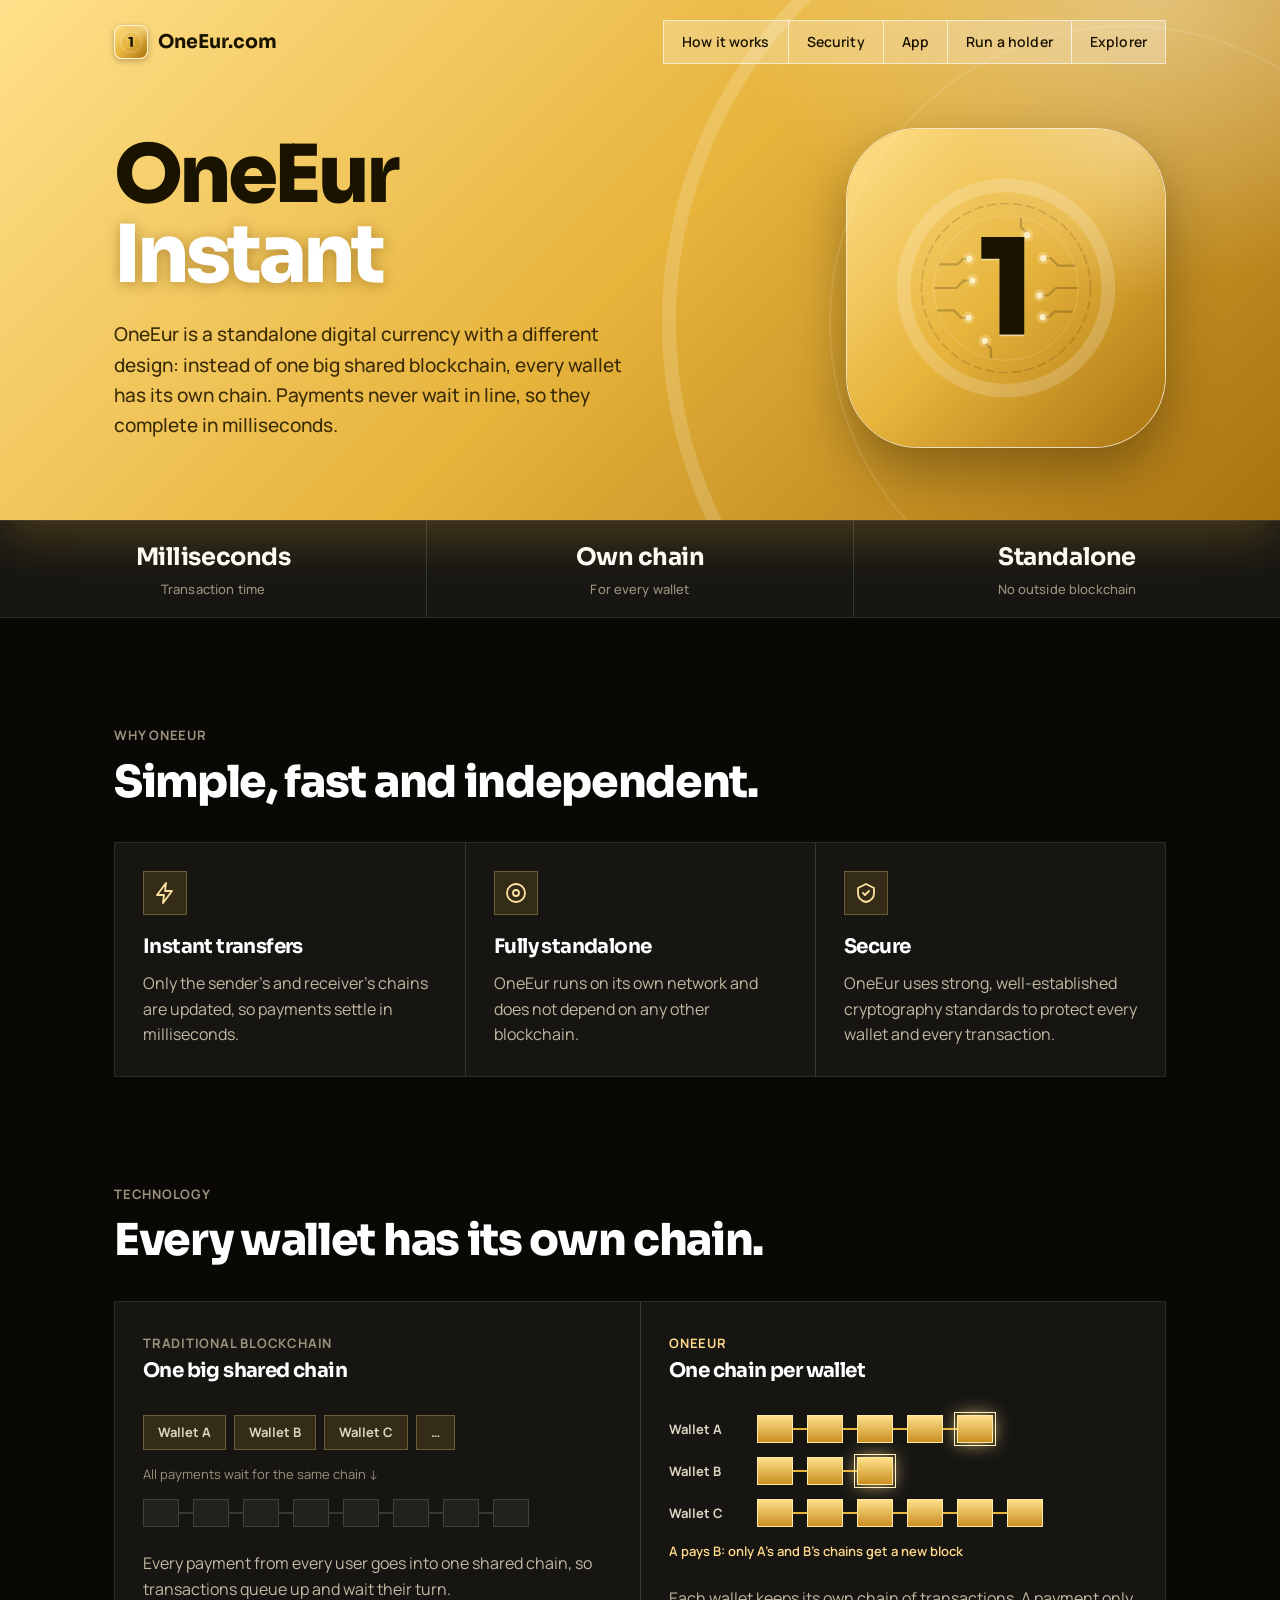
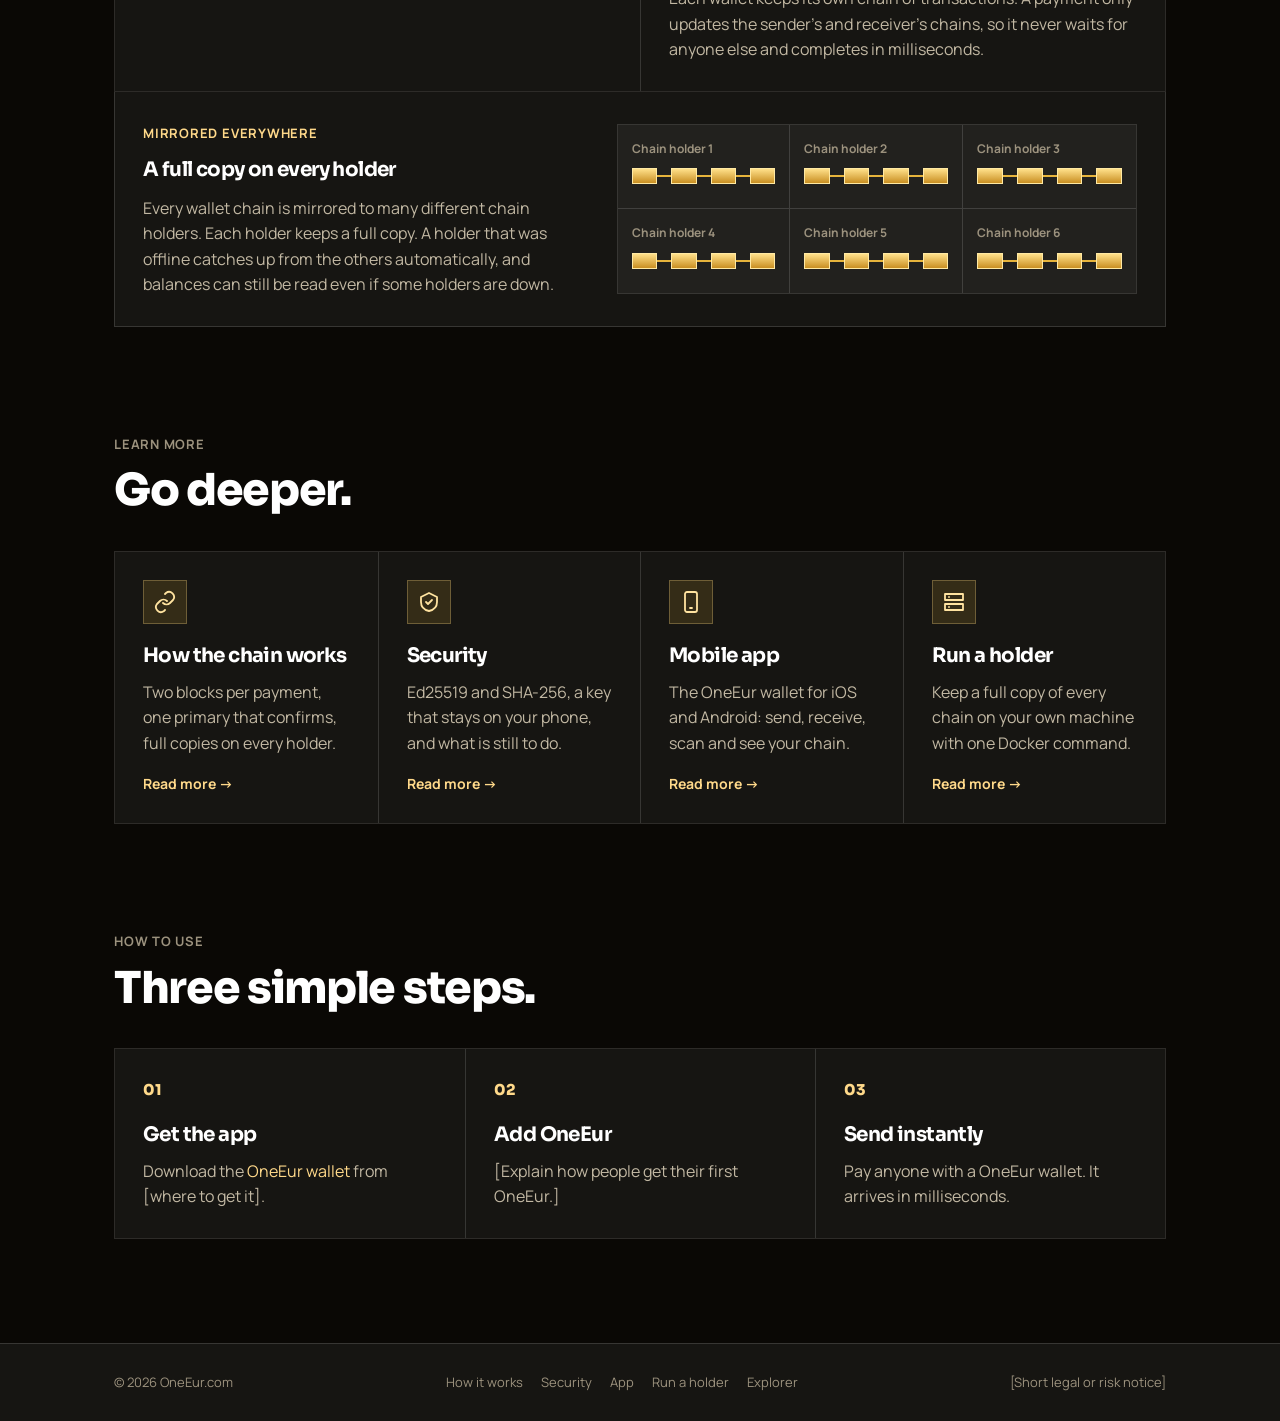
==== index.html @ bc4ca252 "Mobile" ====
<!doctype html>
<html lang="en">
<head>
<meta charset="utf-8">
<meta name="viewport" content="width=device-width, initial-scale=1">
<title>OneEur — Instant digital currency</title>
<meta name="description" content="OneEur is a standalone digital currency where every wallet has its own chain. Transactions complete in milliseconds.">
<meta property="og:title" content="OneEur">
<meta property="og:description" content="Every wallet has its own chain. Transactions in milliseconds.">
<meta property="og:url" content="https://oneeur.com/">
<meta name="theme-color" content="#0A0805">
<link rel="icon" href="data:image/svg+xml,%3Csvg viewBox='0 0 1024 1024' xmlns='http://www.w3.org/2000/svg'%3E%3Cdefs%3E%3CclipPath id='ic'%3E%3Crect width='1024' height='1024' rx='229'/%3E%3C/clipPath%3E%3ClinearGradient id='ig' x1='0' y1='0' x2='1' y2='1'%3E%3Cstop offset='0' stop-color='%23FFE08A'/%3E%3Cstop offset='.5' stop-color='%23E7B43C'/%3E%3Cstop offset='1' stop-color='%23A8720F'/%3E%3C/linearGradient%3E%3CradialGradient id='is' cx='90%25' cy='0%25' r='75%25'%3E%3Cstop offset='0' stop-color='%23fff' stop-opacity='.35'/%3E%3Cstop offset='.7' stop-color='%23fff' stop-opacity='0'/%3E%3C/radialGradient%3E%3C/defs%3E%3Cg clip-path='url%28%23ic%29'%3E%3Crect width='1024' height='1024' fill='url%28%23ig%29'/%3E%3Crect width='1024' height='1024' fill='url%28%23is%29'/%3E%3Ccircle cx='512' cy='512' r='330' fill='none' stroke='%23fff' stroke-opacity='.18' stroke-width='44'/%3E%3Ccircle cx='512' cy='512' r='272' fill='none' stroke='%231A1300' stroke-opacity='.16' stroke-width='5' stroke-dasharray='30 12'/%3E%3Ccircle cx='512' cy='512' r='232' fill='none' stroke='%23fff' stroke-opacity='.12' stroke-width='4'/%3E%3Cg fill='none' stroke='%231A1300' stroke-opacity='.22' stroke-width='7' stroke-linecap='round' stroke-linejoin='round'%3E%3Cpath d='M284 512H352l24-24h28'/%3E%3Cpath d='M292 584H344l24 24h24'/%3E%3Cpath d='M300 436H356l18-18h20'/%3E%3Cpath d='M740 512H672l-24 24h-28'/%3E%3Cpath d='M732 440H680l-24-24h-24'/%3E%3Cpath d='M724 588H668l-18 18h-20'/%3E%3Cpath d='M560 288v28l20 20v6'/%3E%3Cpath d='M464 736v-28l-20-20v-6'/%3E%3C/g%3E%3Cg fill='%23FFF4CF'%3E%3Ccircle cx='404' cy='488' r='20' fill-opacity='.25'/%3E%3Ccircle cx='404' cy='488' r='10' fill-opacity='.9'/%3E%3Ccircle cx='392' cy='608' r='20' fill-opacity='.25'/%3E%3Ccircle cx='392' cy='608' r='10' fill-opacity='.9'/%3E%3Ccircle cx='394' cy='418' r='20' fill-opacity='.25'/%3E%3Ccircle cx='394' cy='418' r='10' fill-opacity='.9'/%3E%3Ccircle cx='620' cy='536' r='20' fill-opacity='.25'/%3E%3Ccircle cx='620' cy='536' r='10' fill-opacity='.9'/%3E%3Ccircle cx='632' cy='416' r='20' fill-opacity='.25'/%3E%3Ccircle cx='632' cy='416' r='10' fill-opacity='.9'/%3E%3Ccircle cx='630' cy='606' r='20' fill-opacity='.25'/%3E%3Ccircle cx='630' cy='606' r='10' fill-opacity='.9'/%3E%3Ccircle cx='580' cy='342' r='20' fill-opacity='.25'/%3E%3Ccircle cx='580' cy='342' r='10' fill-opacity='.9'/%3E%3Ccircle cx='444' cy='682' r='20' fill-opacity='.25'/%3E%3Ccircle cx='444' cy='682' r='10' fill-opacity='.9'/%3E%3C/g%3E%3Cpath d='M490.93 662V403.14l18.92 14.62h-77.4V348.1h138.46V662z' fill='%23fff' fill-opacity='.45' transform='translate%280 5%29'/%3E%3Cpath d='M490.93 662V403.14l18.92 14.62h-77.4V348.1h138.46V662z' fill='%231A1300'/%3E%3C/g%3E%3C/svg%3E">
<link rel="preconnect" href="https://fonts.googleapis.com">
<link rel="preconnect" href="https://fonts.gstatic.com" crossorigin>
<link href="https://fonts.googleapis.com/css2?family=Sora:wght@600;700;800&family=Manrope:wght@400;500;700&display=swap" rel="stylesheet">
<link rel="stylesheet" href="style.css">
</head>
<body>

<header>
  <div class="wrap">
    <a class="brand" href="./"><span class="mark" aria-hidden="true"><svg viewBox="0 0 1024 1024" xmlns="http://www.w3.org/2000/svg"><defs><clipPath id="mc"><rect width="1024" height="1024" rx="229"/></clipPath><linearGradient id="mg" x1="0" y1="0" x2="1" y2="1"><stop offset="0" stop-color="#FFE08A"/><stop offset=".5" stop-color="#E7B43C"/><stop offset="1" stop-color="#A8720F"/></linearGradient><radialGradient id="ms" cx="90%" cy="0%" r="75%"><stop offset="0" stop-color="#fff" stop-opacity=".35"/><stop offset=".7" stop-color="#fff" stop-opacity="0"/></radialGradient></defs><g clip-path="url(#mc)"><rect width="1024" height="1024" fill="url(#mg)"/><rect width="1024" height="1024" fill="url(#ms)"/><circle cx="512" cy="512" r="330" fill="none" stroke="#fff" stroke-opacity=".18" stroke-width="44"/><circle cx="512" cy="512" r="272" fill="none" stroke="#1A1300" stroke-opacity=".16" stroke-width="5" stroke-dasharray="30 12"/><circle cx="512" cy="512" r="232" fill="none" stroke="#fff" stroke-opacity=".12" stroke-width="4"/><g fill="none" stroke="#1A1300" stroke-opacity=".22" stroke-width="7" stroke-linecap="round" stroke-linejoin="round"><path d="M284 512H352l24-24h28"/><path d="M292 584H344l24 24h24"/><path d="M300 436H356l18-18h20"/><path d="M740 512H672l-24 24h-28"/><path d="M732 440H680l-24-24h-24"/><path d="M724 588H668l-18 18h-20"/><path d="M560 288v28l20 20v6"/><path d="M464 736v-28l-20-20v-6"/></g><g fill="#FFF4CF"><circle cx="404" cy="488" r="20" fill-opacity=".25"/><circle cx="404" cy="488" r="10" fill-opacity=".9"/><circle cx="392" cy="608" r="20" fill-opacity=".25"/><circle cx="392" cy="608" r="10" fill-opacity=".9"/><circle cx="394" cy="418" r="20" fill-opacity=".25"/><circle cx="394" cy="418" r="10" fill-opacity=".9"/><circle cx="620" cy="536" r="20" fill-opacity=".25"/><circle cx="620" cy="536" r="10" fill-opacity=".9"/><circle cx="632" cy="416" r="20" fill-opacity=".25"/><circle cx="632" cy="416" r="10" fill-opacity=".9"/><circle cx="630" cy="606" r="20" fill-opacity=".25"/><circle cx="630" cy="606" r="10" fill-opacity=".9"/><circle cx="580" cy="342" r="20" fill-opacity=".25"/><circle cx="580" cy="342" r="10" fill-opacity=".9"/><circle cx="444" cy="682" r="20" fill-opacity=".25"/><circle cx="444" cy="682" r="10" fill-opacity=".9"/></g><path d="M490.93 662V403.14l18.92 14.62h-77.4V348.1h138.46V662z" fill="#fff" fill-opacity=".45" transform="translate(0 5)"/><path d="M490.93 662V403.14l18.92 14.62h-77.4V348.1h138.46V662z" fill="#1A1300"/></g></svg></span>OneEur.com</a>
    <nav aria-label="Main">
      <a href="chain.html">How it works</a>
      <a href="security.html">Security</a>
      <a href="app.html">App</a>
      <a href="holder.html">Run a holder</a>
      <a href="https://gateway.oneeur.com/explorer">Explorer</a>
    </nav>
  </div>
</header>

<main>
<div class="goldtop">
  <section class="hero">
    <div class="wrap">
      <div>
        <h1>OneEur<br><span>Instant</span></h1>
        <p>OneEur is a standalone digital currency with a different design: instead of one big shared blockchain, every wallet has its own chain. Payments never wait in line, so they complete in milliseconds.</p>
      </div>
      <div class="coin" aria-hidden="true"><svg viewBox="0 0 1024 1024" xmlns="http://www.w3.org/2000/svg"><defs><clipPath id="hc"><rect width="1024" height="1024" rx="229"/></clipPath><linearGradient id="hg" x1="0" y1="0" x2="1" y2="1"><stop offset="0" stop-color="#FFE08A"/><stop offset=".5" stop-color="#E7B43C"/><stop offset="1" stop-color="#A8720F"/></linearGradient><radialGradient id="hs" cx="90%" cy="0%" r="75%"><stop offset="0" stop-color="#fff" stop-opacity=".35"/><stop offset=".7" stop-color="#fff" stop-opacity="0"/></radialGradient></defs><g clip-path="url(#hc)"><rect width="1024" height="1024" fill="url(#hg)"/><rect width="1024" height="1024" fill="url(#hs)"/><circle cx="512" cy="512" r="330" fill="none" stroke="#fff" stroke-opacity=".18" stroke-width="44"/><circle class="spin" cx="512" cy="512" r="272" fill="none" stroke="#1A1300" stroke-opacity=".16" stroke-width="5" stroke-dasharray="30 12"/><circle cx="512" cy="512" r="232" fill="none" stroke="#fff" stroke-opacity=".12" stroke-width="4"/><g fill="none" stroke="#1A1300" stroke-opacity=".22" stroke-width="7" stroke-linecap="round" stroke-linejoin="round"><path d="M284 512H352l24-24h28"/><path d="M292 584H344l24 24h24"/><path d="M300 436H356l18-18h20"/><path d="M740 512H672l-24 24h-28"/><path d="M732 440H680l-24-24h-24"/><path d="M724 588H668l-18 18h-20"/><path d="M560 288v28l20 20v6"/><path d="M464 736v-28l-20-20v-6"/></g><g fill="#FFF4CF" class="pulse"><circle cx="404" cy="488" r="20" fill-opacity=".25"/><circle cx="404" cy="488" r="10" fill-opacity=".9"/><circle cx="392" cy="608" r="20" fill-opacity=".25"/><circle cx="392" cy="608" r="10" fill-opacity=".9"/><circle cx="394" cy="418" r="20" fill-opacity=".25"/><circle cx="394" cy="418" r="10" fill-opacity=".9"/><circle cx="620" cy="536" r="20" fill-opacity=".25"/><circle cx="620" cy="536" r="10" fill-opacity=".9"/><circle cx="632" cy="416" r="20" fill-opacity=".25"/><circle cx="632" cy="416" r="10" fill-opacity=".9"/><circle cx="630" cy="606" r="20" fill-opacity=".25"/><circle cx="630" cy="606" r="10" fill-opacity=".9"/><circle cx="580" cy="342" r="20" fill-opacity=".25"/><circle cx="580" cy="342" r="10" fill-opacity=".9"/><circle cx="444" cy="682" r="20" fill-opacity=".25"/><circle cx="444" cy="682" r="10" fill-opacity=".9"/></g><path d="M490.93 662V403.14l18.92 14.62h-77.4V348.1h138.46V662z" fill="#fff" fill-opacity=".45" transform="translate(0 5)"/><path d="M490.93 662V403.14l18.92 14.62h-77.4V348.1h138.46V662z" fill="#1A1300"/></g></svg></div>
    </div>
  </section>
</div>

  <div class="strip facts" role="list" aria-label="Key facts">
    <div role="listitem"><strong>Milliseconds</strong><span>Transaction time</span></div>
    <div role="listitem"><strong>Own chain</strong><span>For every wallet</span></div>
    <div role="listitem"><strong>Standalone</strong><span>No outside blockchain</span></div>
  </div>

  <section class="block" id="about">
    <div class="wrap">
      <span class="eyebrow">Why OneEur</span>
      <h2>Simple, fast and independent.</h2>
      <div class="grid">
        <article class="card">
          <div class="icon"><svg width="24" height="24" viewBox="0 0 24 24" fill="none" stroke="currentColor" stroke-width="1.8" stroke-linecap="round" stroke-linejoin="round" aria-hidden="true"><path d="M13 2L4 14h7l-1 8 9-12h-7z"/></svg></div>
          <h3>Instant transfers</h3>
          <p>Only the sender&rsquo;s and receiver&rsquo;s chains are updated, so payments settle in milliseconds.</p>
        </article>
        <article class="card">
          <div class="icon"><svg width="24" height="24" viewBox="0 0 24 24" fill="none" stroke="currentColor" stroke-width="1.8" stroke-linecap="round" stroke-linejoin="round" aria-hidden="true"><circle cx="12" cy="12" r="9"/><circle cx="12" cy="12" r="3"/></svg></div>
          <h3>Fully standalone</h3>
          <p>OneEur runs on its own network and does not depend on any other blockchain.</p>
        </article>
        <article class="card">
          <div class="icon"><svg width="24" height="24" viewBox="0 0 24 24" fill="none" stroke="currentColor" stroke-width="1.8" stroke-linecap="round" stroke-linejoin="round" aria-hidden="true"><path d="M12 3l8 4v5c0 5-3.5 8-8 9-4.5-1-8-4-8-9V7z"/><path d="M9 12l2 2 4-4"/></svg></div>
          <h3>Secure</h3>
          <p>OneEur uses strong, well-established cryptography standards to protect every wallet and every transaction.</p>
        </article>
      </div>
    </div>
  </section>

  <section class="block" id="design">
    <div class="wrap">
      <span class="eyebrow">Technology</span>
      <h2>Every wallet has its own chain.</h2>
      <div class="compare">
        <article class="card">
          <span class="tag">Traditional blockchain</span>
          <h3>One big shared chain</h3>
          <div class="diagram" aria-hidden="true">
            <div class="pills"><span>Wallet A</span><span>Wallet B</span><span>Wallet C</span><span>…</span></div>
            <span class="queue">All payments wait for the same chain&nbsp;↓</span>
            <div class="chain "><span class="blk"></span><span class="lnk"></span><span class="blk"></span><span class="lnk"></span><span class="blk"></span><span class="lnk"></span><span class="blk"></span><span class="lnk"></span><span class="blk"></span><span class="lnk"></span><span class="blk"></span><span class="lnk"></span><span class="blk"></span><span class="lnk"></span><span class="blk"></span></div>
          </div>
          <p>Every payment from every user goes into one shared chain, so transactions queue up and wait their turn.</p>
        </article>
        <article class="card">
          <span class="tag gold-tag">OneEur</span>
          <h3>One chain per wallet</h3>
          <div class="diagram" aria-hidden="true">
            <div class="lane"><span class="who">Wallet A</span><div class="chain gold"><span class="blk"></span><span class="lnk"></span><span class="blk"></span><span class="lnk"></span><span class="blk"></span><span class="lnk"></span><span class="blk"></span><span class="lnk"></span><span class="blk new"></span></div></div>
            <div class="lane"><span class="who">Wallet B</span><div class="chain gold"><span class="blk"></span><span class="lnk"></span><span class="blk"></span><span class="lnk"></span><span class="blk new"></span></div></div>
            <div class="lane"><span class="who">Wallet C</span><div class="chain gold"><span class="blk"></span><span class="lnk"></span><span class="blk"></span><span class="lnk"></span><span class="blk"></span><span class="lnk"></span><span class="blk"></span><span class="lnk"></span><span class="blk"></span><span class="lnk"></span><span class="blk"></span></div></div>
            <span class="note">A pays B: only A&rsquo;s and B&rsquo;s chains get a new block</span>
          </div>
          <p>Each wallet keeps its own chain of transactions. A payment only updates the sender&rsquo;s and receiver&rsquo;s chains, so it never waits for anyone else and completes in milliseconds.</p>
        </article>
      </div>
      <div class="card mirror">
        <div>
          <span class="tag gold-tag">Mirrored everywhere</span>
          <h3>A full copy on every holder</h3>
          <p>Every wallet chain is mirrored to many different chain holders. Each holder keeps a full copy. A holder that was offline catches up from the others automatically, and balances can still be read even if some holders are down.</p>
        </div>
        <div class="holders" aria-hidden="true"><div class="holder"><span>Chain holder 1</span><div class="chain gold"><span class="blk"></span><span class="lnk"></span><span class="blk"></span><span class="lnk"></span><span class="blk"></span><span class="lnk"></span><span class="blk"></span></div></div><div class="holder"><span>Chain holder 2</span><div class="chain gold"><span class="blk"></span><span class="lnk"></span><span class="blk"></span><span class="lnk"></span><span class="blk"></span><span class="lnk"></span><span class="blk"></span></div></div><div class="holder"><span>Chain holder 3</span><div class="chain gold"><span class="blk"></span><span class="lnk"></span><span class="blk"></span><span class="lnk"></span><span class="blk"></span><span class="lnk"></span><span class="blk"></span></div></div><div class="holder"><span>Chain holder 4</span><div class="chain gold"><span class="blk"></span><span class="lnk"></span><span class="blk"></span><span class="lnk"></span><span class="blk"></span><span class="lnk"></span><span class="blk"></span></div></div><div class="holder"><span>Chain holder 5</span><div class="chain gold"><span class="blk"></span><span class="lnk"></span><span class="blk"></span><span class="lnk"></span><span class="blk"></span><span class="lnk"></span><span class="blk"></span></div></div><div class="holder"><span>Chain holder 6</span><div class="chain gold"><span class="blk"></span><span class="lnk"></span><span class="blk"></span><span class="lnk"></span><span class="blk"></span><span class="lnk"></span><span class="blk"></span></div></div></div>
      </div>
    </div>
  </section>

  <section class="block">
    <div class="wrap">
      <span class="eyebrow">Learn more</span>
      <h2>Go deeper.</h2>
      <div class="pages">
        <a href="chain.html"><div class="icon"><svg width="24" height="24" viewBox="0 0 24 24" fill="none" stroke="currentColor" stroke-width="1.8" stroke-linecap="round" stroke-linejoin="round" aria-hidden="true"><path d="M10 13a5 5 0 007 0l3-3a5 5 0 00-7-7l-1 1"/><path d="M14 11a5 5 0 00-7 0l-3 3a5 5 0 007 7l1-1"/></svg></div><h3>How the chain works</h3><p>Two blocks per payment, one primary that confirms, full copies on every holder.</p><span class="go">Read more <span aria-hidden="true">&rarr;</span></span></a>
        <a href="security.html"><div class="icon"><svg width="24" height="24" viewBox="0 0 24 24" fill="none" stroke="currentColor" stroke-width="1.8" stroke-linecap="round" stroke-linejoin="round" aria-hidden="true"><path d="M12 3l8 4v5c0 5-3.5 8-8 9-4.5-1-8-4-8-9V7z"/><path d="M9 12l2 2 4-4"/></svg></div><h3>Security</h3><p>Ed25519 and SHA-256, a key that stays on your phone, and what is still to do.</p><span class="go">Read more <span aria-hidden="true">&rarr;</span></span></a>
        <a href="app.html"><div class="icon"><svg width="24" height="24" viewBox="0 0 24 24" fill="none" stroke="currentColor" stroke-width="1.8" stroke-linecap="round" stroke-linejoin="round" aria-hidden="true"><rect x="6" y="2" width="12" height="20" rx="2"/><path d="M11 18h2"/></svg></div><h3>Mobile app</h3><p>The OneEur wallet for iOS and Android: send, receive, scan and see your chain.</p><span class="go">Read more <span aria-hidden="true">&rarr;</span></span></a>
        <a href="holder.html"><div class="icon"><svg width="24" height="24" viewBox="0 0 24 24" fill="none" stroke="currentColor" stroke-width="1.8" stroke-linecap="round" stroke-linejoin="round" aria-hidden="true"><rect x="3" y="4" width="18" height="6"/><rect x="3" y="14" width="18" height="6"/><path d="M7 7h.01M7 17h.01"/></svg></div><h3>Run a holder</h3><p>Keep a full copy of every chain on your own machine with one Docker command.</p><span class="go">Read more <span aria-hidden="true">&rarr;</span></span></a>
      </div>
    </div>
  </section>

  <section class="block" id="how">
    <div class="wrap">
      <span class="eyebrow">How to use</span>
      <h2>Three simple steps.</h2>
      <div class="grid">
        <article class="card"><span class="num">01</span><h3>Get the app</h3><p>Download the <a href="app.html">OneEur wallet</a> from [where to get it].</p></article>
        <article class="card"><span class="num">02</span><h3>Add OneEur</h3><p>[Explain how people get their first OneEur.]</p></article>
        <article class="card"><span class="num">03</span><h3>Send instantly</h3><p>Pay anyone with a OneEur wallet. It arrives in milliseconds.</p></article>
      </div>
    </div>
  </section>
</main>

<footer>
  <div class="wrap">
    <span>© 2026 OneEur.com</span>
    <nav aria-label="Footer">
      <a href="chain.html">How it works</a>
      <a href="security.html">Security</a>
      <a href="app.html">App</a>
      <a href="holder.html">Run a holder</a>
      <a href="https://gateway.oneeur.com/explorer">Explorer</a>
    </nav>
    <span>[Short legal or risk notice]</span>
  </div>
</footer>

</body>
</html>
---- style.css ----
/* Tokens from the OneEur app (crossmobile/src/theme/tokens.ts). */
:root{
  --bg:#0A0805; --text:#FFFFFF; --body-text:#F4EFE4; --muted:#C2B8A3; --strong:#DDD4C1; --soft:#9C927E;
  --accent:#FFD98A; --icon-accent:#FFE3A0;
  --glass:rgba(255,255,255,.05); --glass-down:rgba(231,180,60,.14); --hair:rgba(255,255,255,.14); --divider:rgba(255,255,255,.07);
  --gold:#E7B43C; --gold-light:#FFE08A; --gold-dark:#A8720F; --gold-block:#C98F22; --gold-block-border:#FFE9A3;
  --on-gold:#1A1300; --on-gold-label:#4A3608; --on-gold-secondary:#3A2A05;
  --gold-glass:rgba(255,255,255,.24); --gold-glass-down:rgba(255,255,255,.4); --gold-hair:rgba(255,255,255,.7);
  --tile-bg:rgba(231,180,60,.14); --tile-border:rgba(245,210,130,.3);
  --display:"Sora",system-ui,sans-serif; --body:"Manrope",system-ui,sans-serif;
}
*{box-sizing:border-box}
html{scroll-behavior:smooth}
body{margin:0;font-family:var(--body);color:var(--body-text);line-height:1.6;background:var(--bg)}
a{color:var(--accent);text-decoration:none}
a:hover{color:#fff}
a:focus-visible{outline:2px solid var(--accent);outline-offset:3px}
h1,h2,h3{font-family:var(--display);color:var(--text);margin:0;letter-spacing:-.03em}
p{margin:0}
.wrap{max-width:1100px;margin:0 auto;padding:0 24px}
.eyebrow{font-size:13px;font-weight:700;letter-spacing:.06em;text-transform:uppercase;color:var(--soft)}
/* Flat panel like the app's FlatField: faint glass, hairline edges, no rounded corners. */
.card{padding:28px;background:var(--glass);border:1px solid var(--hair)}

/* Gold top: the gold of the balance, from the top edge, with a shine and a coin-rim watermark. */
.goldtop{position:relative;overflow:hidden;color:var(--on-gold);
  background:radial-gradient(600px 400px at 90% 0%,rgba(255,255,255,.35),transparent 70%),linear-gradient(135deg,var(--gold-light),var(--gold) 50%,var(--gold-dark));
  box-shadow:0 18px 50px rgba(231,180,60,.25)}
.goldtop::before,.goldtop::after{content:"";position:absolute;border-radius:50%;pointer-events:none;left:88%;top:62%;transform:translate(-50%,-50%)}
.goldtop::before{width:min(110vh,900px);aspect-ratio:1;border:14px solid rgba(255,255,255,.16)}
.goldtop::after{width:min(72vh,590px);aspect-ratio:1;border:2px solid rgba(255,255,255,.1)}
.goldtop > *{position:relative}
.goldtop a:focus-visible,header a:focus-visible{outline-color:var(--on-gold)}

.mark{width:34px;height:34px;flex:none;display:block;border-radius:22.4%;overflow:hidden;border:1px solid rgba(255,255,255,.7);box-shadow:0 2px 6px rgba(26,19,0,.28)}
.mark svg{display:block;width:100%;height:100%}
.brand{display:flex;align-items:center;gap:10px;color:var(--on-gold);font-family:var(--display);font-weight:700;font-size:19px}
.brand:hover{color:var(--on-gold)}

header{position:absolute;top:0;left:0;right:0;z-index:2;padding:20px 0}
header .wrap{display:flex;justify-content:space-between;align-items:center;gap:24px}
header nav{display:flex;font-size:14px;font-weight:600;letter-spacing:.01em;border:1px solid var(--gold-hair);overflow:hidden}
header nav a{color:var(--on-gold);padding:10px 18px;background:var(--gold-glass)}
header nav a + a{border-left:1px solid var(--gold-hair)}
header nav a:hover{color:var(--on-gold);background:var(--gold-glass-down)}

/* Hero */
.hero{padding:128px 0 72px}
.hero .wrap{display:grid;grid-template-columns:1.2fr .8fr;gap:48px;align-items:center}
.hero h1{font-size:clamp(46px,7vw,80px);line-height:1;font-weight:800;letter-spacing:-.045em;color:var(--on-gold)}
.hero h1 span{color:#fff;text-shadow:0 2px 14px rgba(110,71,8,.45)}
.hero p{margin-top:24px;max-width:520px;font-size:19px;font-weight:500;color:var(--on-gold-secondary)}

.coin{width:100%;max-width:320px;aspect-ratio:1;margin-left:auto;border-radius:22.4%;overflow:hidden;border:1px solid rgba(255,255,255,.7);box-shadow:0 24px 50px rgba(26,19,0,.35)}
.coin svg{display:block;width:100%;height:100%}
.coin .spin{transform-origin:512px 512px;animation:spin 24s linear infinite}
.coin .pulse{animation:pulse 2.4s ease-in-out infinite}
@keyframes spin{to{transform:rotate(360deg)}}
@keyframes pulse{0%,100%{opacity:.35}50%{opacity:1}}
@media (prefers-reduced-motion:reduce){.coin .spin,.coin .pulse{animation:none}}

/* Button strip: flat, square-edged, edge to edge, hairlines between (Home's actions). */
.strip{display:flex;border-top:1px solid var(--hair)}
.strip > *{flex:1;display:flex;align-items:center;justify-content:center;gap:8px;min-height:56px;padding:0 12px;text-align:center;
  font-size:14px;font-weight:600;letter-spacing:.01em;color:var(--text);background:var(--glass)}
.strip > * + *{border-left:1px solid var(--hair)}
.strip a:hover{color:var(--text);background:var(--glass-down)}
.strip svg{flex:none}

/* Facts: a flat row on the dark page. */
.facts{border-bottom:1px solid var(--hair);margin-top:0}
.facts > div{flex-direction:column;gap:2px;min-height:96px;cursor:default}
.facts strong{display:block;font-family:var(--display);font-weight:700;font-size:24px;color:var(--text);letter-spacing:-.02em}
.facts span{font-size:13px;font-weight:500;color:var(--soft)}

/* Sections */
section.block{padding-top:104px}
section.block h2{font-size:clamp(30px,4.5vw,44px);line-height:1.1;font-weight:800;margin:10px 0 36px}
.grid{display:grid;grid-template-columns:repeat(3,minmax(0,1fr));border:1px solid var(--hair)}
.grid > .card,.compare > .card{border:0}
.grid > .card + .card,.compare > .card + .card{border-left:1px solid var(--hair)}
.card h3{font-size:20px;font-weight:700;margin:16px 0 8px}
.card p{color:var(--muted)}
.icon{width:44px;height:44px;display:grid;place-items:center;color:var(--icon-accent);background:var(--tile-bg);border:1px solid var(--tile-border)}
.num{font-family:var(--display);font-weight:800;font-size:15px;color:var(--accent)}

/* Contact */
.contact{margin-top:104px;padding:48px;color:var(--on-gold);
  background:linear-gradient(135deg,var(--gold-light),var(--gold) 50%,var(--gold-dark))}
.contact h2{color:var(--on-gold);font-size:clamp(28px,4vw,40px)}
.contact p{margin-top:8px;font-size:18px;color:var(--on-gold-secondary)}
.links{margin-top:28px;display:flex;flex-wrap:wrap;border:1px solid var(--gold-hair);overflow:hidden;width:fit-content}
.links a{padding:12px 20px;background:var(--gold-glass);color:var(--on-gold);font-weight:600}
.links a + a{border-left:1px solid var(--gold-hair)}
.links a:hover{background:var(--gold-glass-down);color:var(--on-gold)}

footer{margin-top:104px;padding:28px 0;border-top:1px solid var(--hair);background:var(--glass);font-size:13px;color:var(--soft)}
footer .wrap{display:flex;flex-wrap:wrap;justify-content:space-between;gap:16px}

.compare{display:grid;grid-template-columns:repeat(2,minmax(0,1fr));border:1px solid var(--hair)}
.compare h3{font-size:20px;margin:0 0 6px}
.compare .tag,.tag{font-size:13px;font-weight:700;letter-spacing:.06em;text-transform:uppercase;color:var(--soft)}
.gold-tag{color:var(--accent)!important}
.compare p{color:var(--muted);margin-top:24px}
.diagram{margin-top:28px;display:grid;gap:14px}
.lane{display:flex;align-items:center;gap:14px}
.who{flex:none;width:74px;font-size:13px;font-weight:700;color:var(--strong)}
.chain{flex:1;display:flex;align-items:center;min-width:0}
.blk{flex:1 1 0;min-width:12px;max-width:36px;height:28px;background:var(--glass);border:1px solid var(--hair)}
.lnk{flex:0 1 14px;min-width:5px;height:2px;background:var(--hair)}
.gold .blk{background:linear-gradient(180deg,var(--gold-light),var(--gold-block));border-color:var(--gold-block-border)}
.gold .lnk{background:var(--gold)}
.blk.new{outline:1px solid #FFF1BF;outline-offset:2px;box-shadow:0 0 18px rgba(255,217,138,.8)}
.pills{display:flex;flex-wrap:wrap;gap:8px}
.pills span{padding:6px 14px;background:var(--tile-bg);border:1px solid var(--tile-border);font-size:13px;font-weight:700;color:var(--strong)}
.queue{font-size:13px;color:var(--soft)}
.note{font-size:13px;font-weight:600;color:var(--accent)}

.mirror{border-top:0;display:grid;grid-template-columns:1fr 1.2fr;gap:40px;align-items:center}
.mirror h3{font-size:20px;margin:8px 0 10px}
.mirror p{color:var(--muted)}
.holders{display:grid;grid-template-columns:repeat(3,minmax(0,1fr));border:1px solid var(--hair);overflow:hidden}
.holder{padding:14px;background:var(--glass);border-right:1px solid var(--hair);border-bottom:1px solid var(--hair)}
.holder:nth-child(3n){border-right:0}
.holder:nth-last-child(-n+3){border-bottom:0}
.holder span{display:block;font-size:12px;font-weight:700;color:var(--soft);margin-bottom:10px}
.holder .chain{flex:none}
.holder .blk{height:16px}

/* Specs */
.flow{list-style:none;margin:0;padding:0;display:grid;grid-template-columns:repeat(3,minmax(0,1fr));border:1px solid var(--hair)}
.flow > .card{border:0}
.flow > .card + .card{border-left:1px solid var(--hair)}
code{font-family:ui-monospace,SFMono-Regular,Menlo,monospace;font-size:.9em;color:var(--icon-accent)}
.specs{display:grid;grid-template-columns:1.15fr .85fr;border:1px solid var(--hair);border-top:0}
.specs > .card{border:0}
.specs > .card + .card{border-left:1px solid var(--hair)}
.specs dl{margin:0;padding:0 28px}
.specs dl div{display:grid;grid-template-columns:140px 1fr;gap:16px;padding:14px 0;border-top:1px solid var(--divider)}
.specs dl div:first-child{border-top:0}
.specs dt{font-size:13px;font-weight:700;letter-spacing:.06em;text-transform:uppercase;color:var(--soft);padding-top:2px}
.specs dd{margin:0;color:var(--body-text)}
.code pre{margin:16px 0;padding:16px;overflow-x:auto;background:rgba(0,0,0,.35);border:1px solid var(--divider);font-size:13px;line-height:1.6}
.code pre code{font-size:inherit;color:var(--strong)}
.code p{font-size:14px;color:var(--soft)}
.explore{display:flex;justify-content:space-between;align-items:center;margin-top:20px;padding:14px 16px;font-size:14px;font-weight:700;color:var(--on-gold);background:linear-gradient(135deg,var(--gold-light),var(--gold) 50%,var(--gold-dark))}
.explore:hover{color:var(--on-gold);filter:brightness(1.06)}

section.block h2.sub{margin-top:80px}
.grid.two{grid-template-columns:repeat(2,minmax(0,1fr))}
.grid.two > .card:nth-child(n+3){border-top:1px solid var(--hair)}
.grid.two > .card:nth-child(odd){border-left:0}
.pq{display:grid;grid-template-columns:.8fr 1.2fr;gap:40px;border-top:0}
.pq h3{font-size:20px;margin:8px 0 10px}
.pq p{color:var(--muted)}
.pq ul{list-style:none;margin:0;padding:0}
.pq li{padding:12px 0;border-top:1px solid var(--divider);color:var(--muted)}
.pq li:first-child{border-top:0;padding-top:0}
.pq li strong{color:var(--text);font-weight:700}
.bytes{border-top:0}
.bytes pre{margin-bottom:0}
header nav a[aria-current="page"]{background:var(--gold-glass-down)}

/* Subpages: a shorter gold top with the page title. */
.pagehero{padding:136px 0 64px}
.pagehero .eyebrow{color:var(--on-gold-label)}
.pagehero h1{margin-top:10px;font-size:clamp(38px,6vw,64px);line-height:1.02;font-weight:800;letter-spacing:-.045em;color:var(--on-gold)}
.pagehero p{margin-top:20px;max-width:640px;font-size:19px;font-weight:500;color:var(--on-gold-secondary)}
.card ul.list{margin:14px 0 0;padding:0;list-style:none}
.card ul.list li{padding:10px 0;border-top:1px solid var(--divider);color:var(--muted)}
.card ul.list li:first-child{border-top:0}
.card ul.list li strong{color:var(--text)}
.stack{display:grid;border:1px solid var(--hair)}
.stack > .card{border:0}
.stack > .card + .card{border-top:1px solid var(--hair)}
.stack .card h3{margin-top:0}
.stack .card p + p,.stack .card p + pre,.stack .card pre + p{margin-top:12px}
.warn{border-left:3px solid var(--gold)}
table.vars{width:100%;border-collapse:collapse;font-size:14px}
table.vars th,table.vars td{text-align:left;vertical-align:top;padding:12px 16px 12px 0;border-top:1px solid var(--divider)}
table.vars th{font-size:13px;font-weight:700;letter-spacing:.06em;text-transform:uppercase;color:var(--soft);border-top:0}
table.vars td{color:var(--muted)}
.tablewrap{overflow-x:auto}

/* Links to the other pages. */
.pages{display:grid;grid-template-columns:repeat(4,minmax(0,1fr));border:1px solid var(--hair)}
.pages a{display:flex;flex-direction:column;padding:28px;background:var(--glass);color:var(--body-text)}
.pages.three{grid-template-columns:repeat(3,minmax(0,1fr))}
.pages a + a{border-left:1px solid var(--hair)}
.pages a:hover{background:var(--glass-down);color:var(--body-text)}
.pages h3{font-size:20px;font-weight:700;margin:16px 0 8px}
.pages p{color:var(--muted);flex:1}
.pages .go{margin-top:16px;font-size:14px;font-weight:700;color:var(--accent)}
footer nav{display:flex;flex-wrap:wrap;gap:6px 18px}
footer nav a{color:var(--soft)}
footer nav a:hover{color:var(--text)}

/* App screenshots in a phone-shaped frame. */
.phone{border-radius:28px;overflow:hidden;border:1px solid var(--hair);background:#000;box-shadow:0 24px 50px rgba(0,0,0,.5)}
.phone img{display:block;width:100%;height:auto}
figure{margin:0}
figcaption{margin-top:14px;font-size:14px;font-weight:600;color:var(--muted);text-align:center}
.shots{display:grid;grid-template-columns:repeat(5,minmax(0,1fr));gap:20px}
.shots-note{margin-top:20px;font-size:13px;color:var(--soft)}
.withphone{display:grid;grid-template-columns:1fr 260px;gap:40px;align-items:start}

@media (max-width:860px){
  header .wrap{flex-wrap:wrap;gap:14px}
  header nav{width:100%;overflow-x:auto;scrollbar-width:none}
  header nav::-webkit-scrollbar{display:none}
  header nav a{flex:none;white-space:nowrap;padding:9px 14px}
  .hero{padding:150px 0 48px}
  .pagehero{padding:150px 0 48px}
  .hero .wrap,.grid,.compare,.mirror{grid-template-columns:1fr}
  .grid > .card + .card,.compare > .card + .card,.flow > .card + .card,.specs > .card + .card{border-left:0;border-top:1px solid var(--hair)}
  .flow,.specs,.pq{grid-template-columns:1fr}
  .pq{gap:20px}
  .pages,.pages.three{grid-template-columns:1fr}
  .shots{grid-template-columns:none;grid-auto-flow:column;grid-auto-columns:62%;overflow-x:auto;scroll-snap-type:x mandatory;scrollbar-width:none;margin:0 -24px;padding:0 24px 8px;scroll-padding:0 24px}
  .shots::-webkit-scrollbar{display:none}
  .shots figure{scroll-snap-align:start}
  .withphone{grid-template-columns:1fr;gap:32px}
  .withphone figure{max-width:240px;margin:0 auto}
  .pages a + a{border-left:0;border-top:1px solid var(--hair)}
  .pages a{padding:24px}
  .grid.two > .card:nth-child(n+2){border-top:1px solid var(--hair)}
  section.block h2.sub{margin-top:64px}
  .specs dl{padding:0 24px}
  .specs dl div{grid-template-columns:1fr;gap:2px}
  .holders{grid-template-columns:repeat(2,minmax(0,1fr))}
  .holder:nth-child(3n){border-right:1px solid var(--hair)}
  .holder:nth-child(2n){border-right:0}
  .holder:nth-last-child(-n+3){border-bottom:1px solid var(--hair)}
  .holder:nth-last-child(-n+2){border-bottom:0}
  .coin{margin:0 auto;max-width:220px;order:-1}
  .goldtop::before{left:85%;top:30%}
  .goldtop::after{left:85%;top:30%}
  .facts > div{min-height:84px}
  .facts strong{font-size:18px}
  .strip > *{font-size:13px;padding:0 6px}
  section.block{padding-top:80px}
  .card{padding:24px}
  .contact{padding:32px 24px}
}
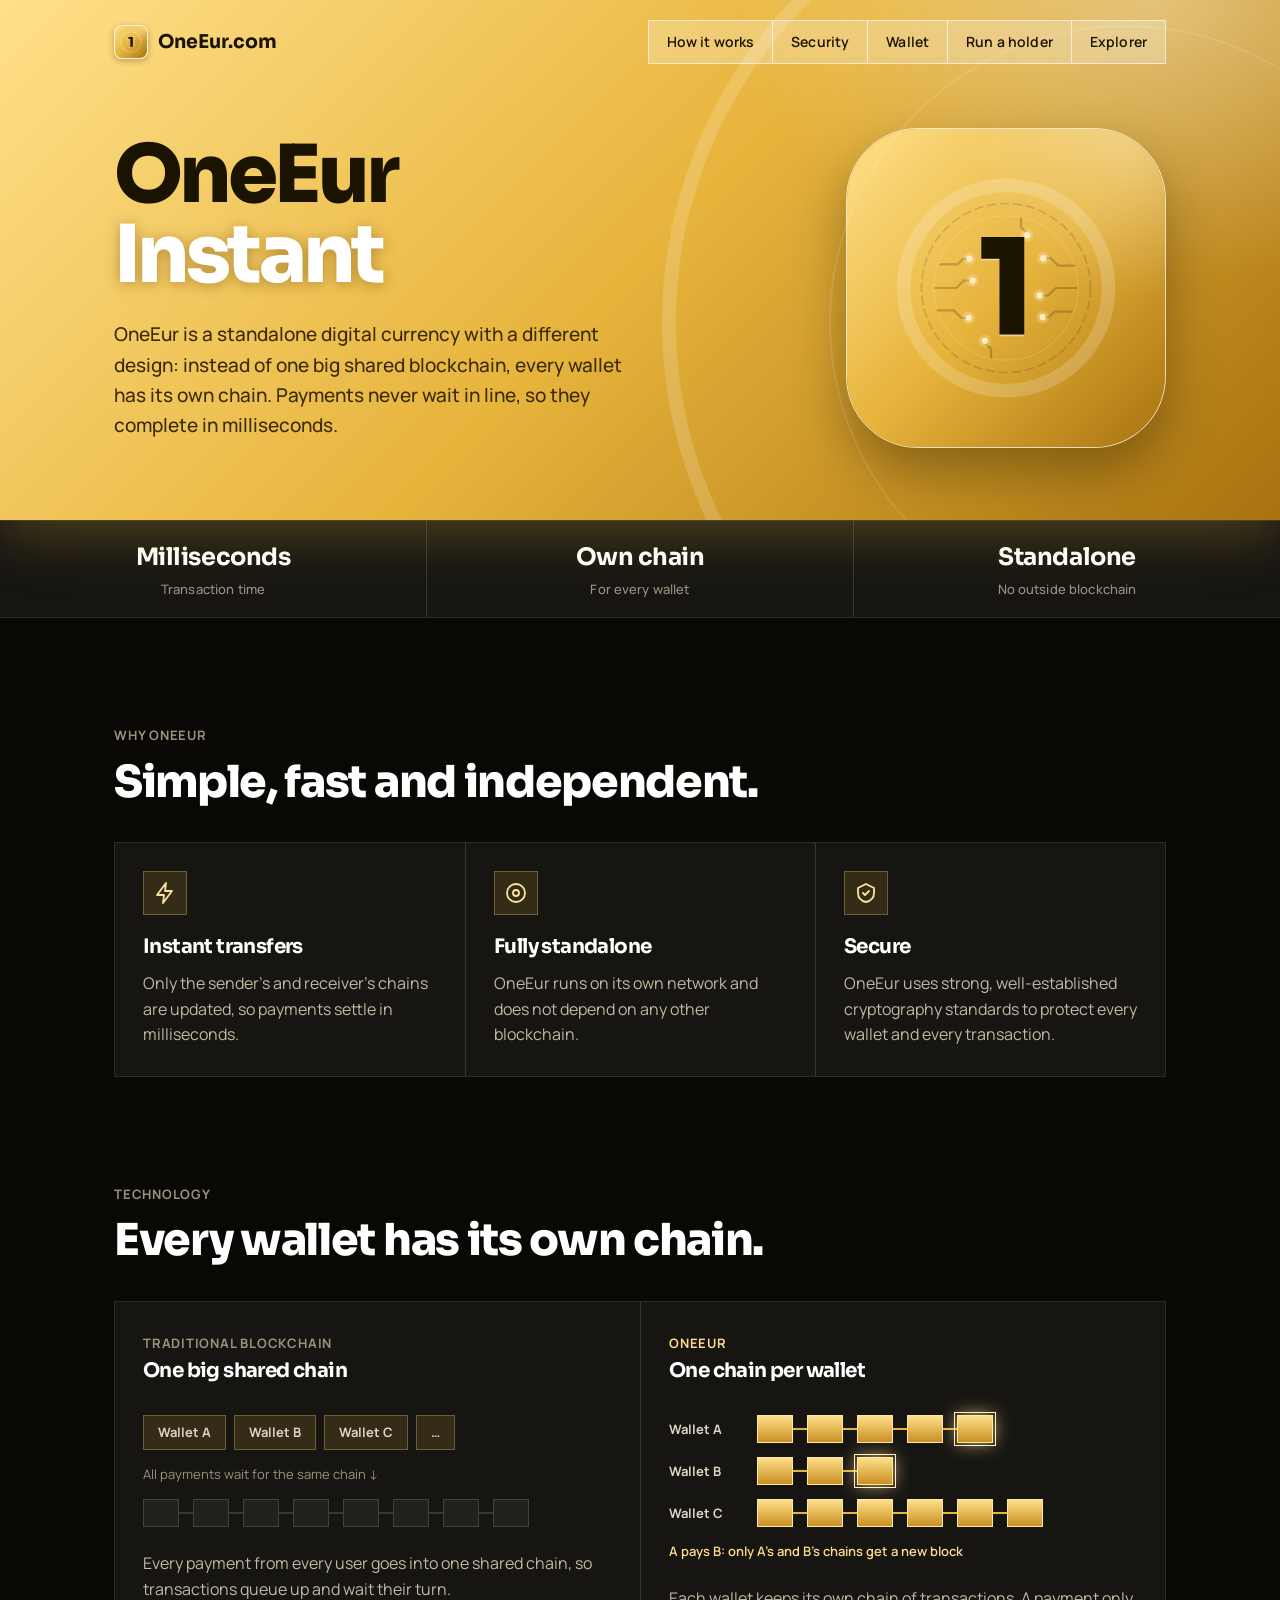
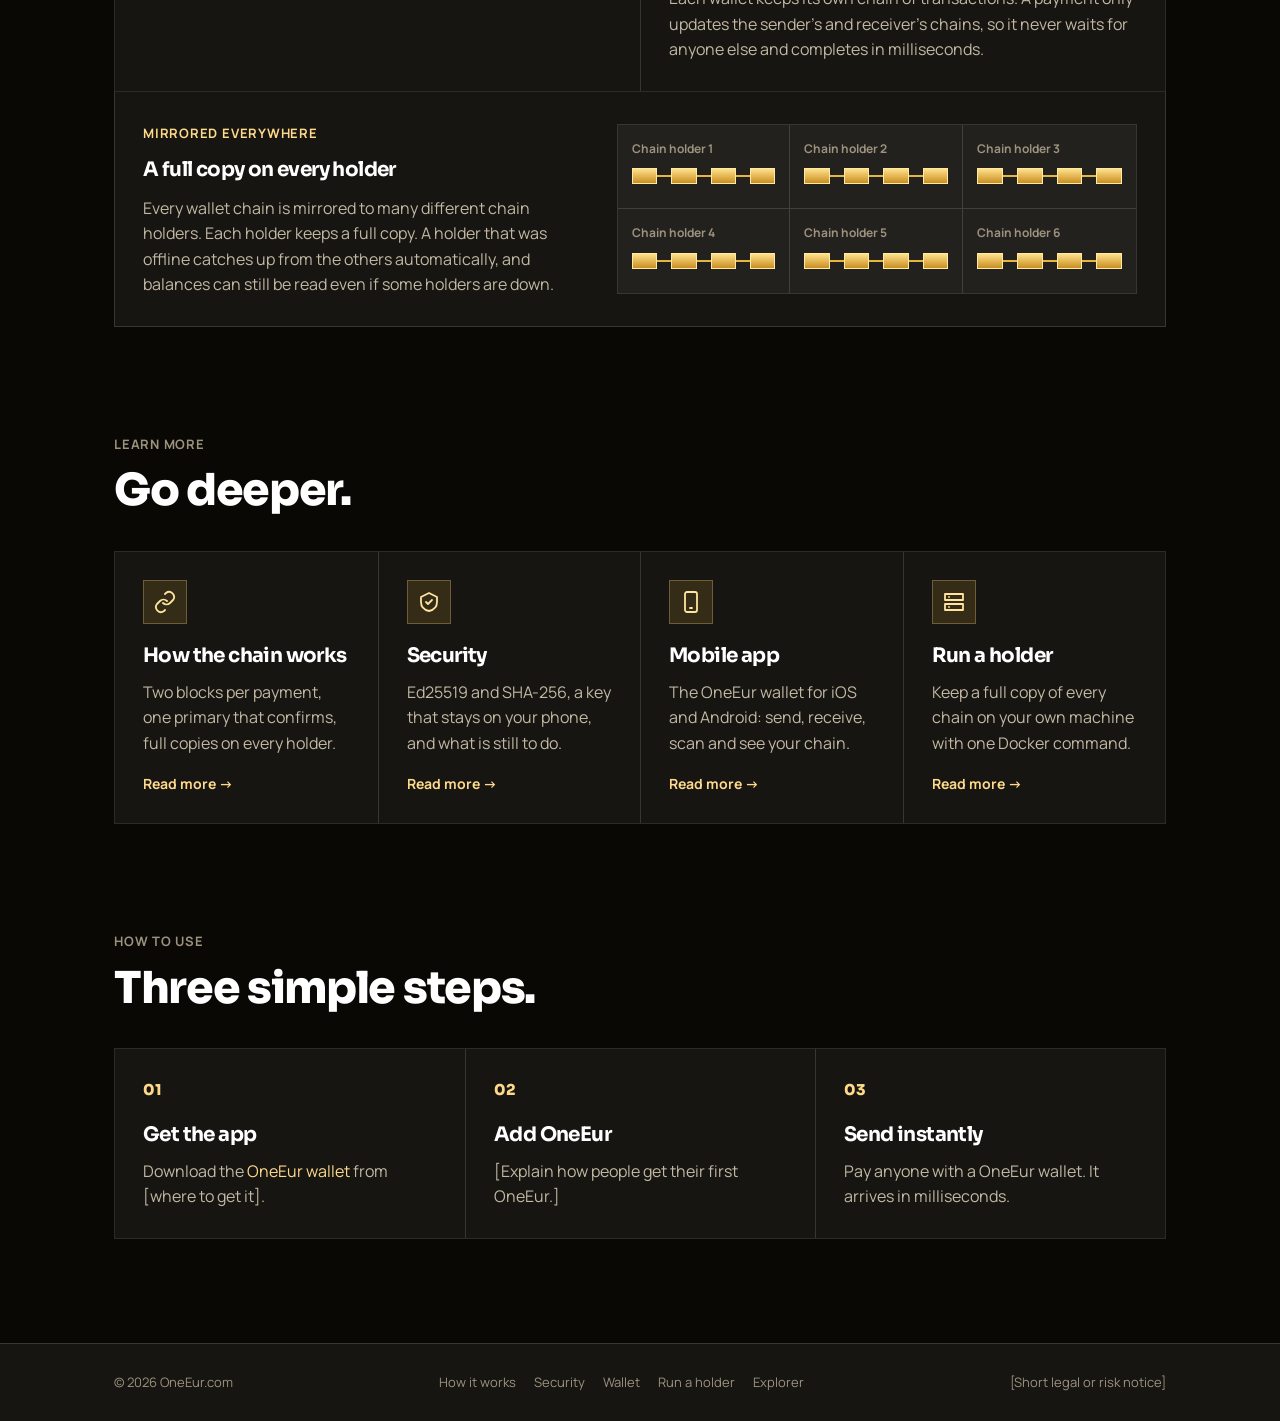
==== commit d9a674a1: "Wallet" ====
--- a/index.html
+++ b/index.html
@@ -23,7 +23,7 @@
     <nav aria-label="Main">
       <a href="chain.html">How it works</a>
       <a href="security.html">Security</a>
-      <a href="app.html">App</a>
+      <a href="app.html">Wallet</a>
       <a href="holder.html">Run a holder</a>
       <a href="https://gateway.oneeur.com/explorer">Explorer</a>
     </nav>
@@ -143,7 +143,7 @@
     <nav aria-label="Footer">
       <a href="chain.html">How it works</a>
       <a href="security.html">Security</a>
-      <a href="app.html">App</a>
+      <a href="app.html">Wallet</a>
       <a href="holder.html">Run a holder</a>
       <a href="https://gateway.oneeur.com/explorer">Explorer</a>
     </nav>
--- a/style.css
+++ b/style.css
@@ -176,11 +176,13 @@
 .stack .card h3{margin-top:0}
 .stack .card p + p,.stack .card p + pre,.stack .card pre + p{margin-top:12px}
 .warn{border-left:3px solid var(--gold)}
-table.vars{width:100%;border-collapse:collapse;font-size:14px}
-table.vars th,table.vars td{text-align:left;vertical-align:top;padding:12px 16px 12px 0;border-top:1px solid var(--divider)}
-table.vars th{font-size:13px;font-weight:700;letter-spacing:.06em;text-transform:uppercase;color:var(--soft);border-top:0}
-table.vars td{color:var(--muted)}
-.tablewrap{overflow-x:auto}
+/* Ruled key/description rows, like the specs list. */
+.rows{margin:0;background:var(--glass);border:1px solid var(--hair)}
+.rows div{display:grid;grid-template-columns:260px 1fr;gap:24px;padding:16px 28px;border-top:1px solid var(--divider)}
+.rows div:first-child{border-top:0}
+.rows dt{margin:0;overflow-wrap:anywhere}
+.rows dd{margin:0;color:var(--muted)}
+.rows .default{display:block;margin-top:4px;font-size:13px;color:var(--soft);overflow-wrap:anywhere}
 
 /* Links to the other pages. */
 .pages{display:grid;grid-template-columns:repeat(4,minmax(0,1fr));border:1px solid var(--hair)}
@@ -220,6 +222,7 @@
   .shots::-webkit-scrollbar{display:none}
   .shots figure{scroll-snap-align:start}
   .withphone{grid-template-columns:1fr;gap:32px}
+  .rows div{grid-template-columns:1fr;gap:4px;padding:14px 24px}
   .withphone figure{max-width:240px;margin:0 auto}
   .pages a + a{border-left:0;border-top:1px solid var(--hair)}
   .pages a{padding:24px}
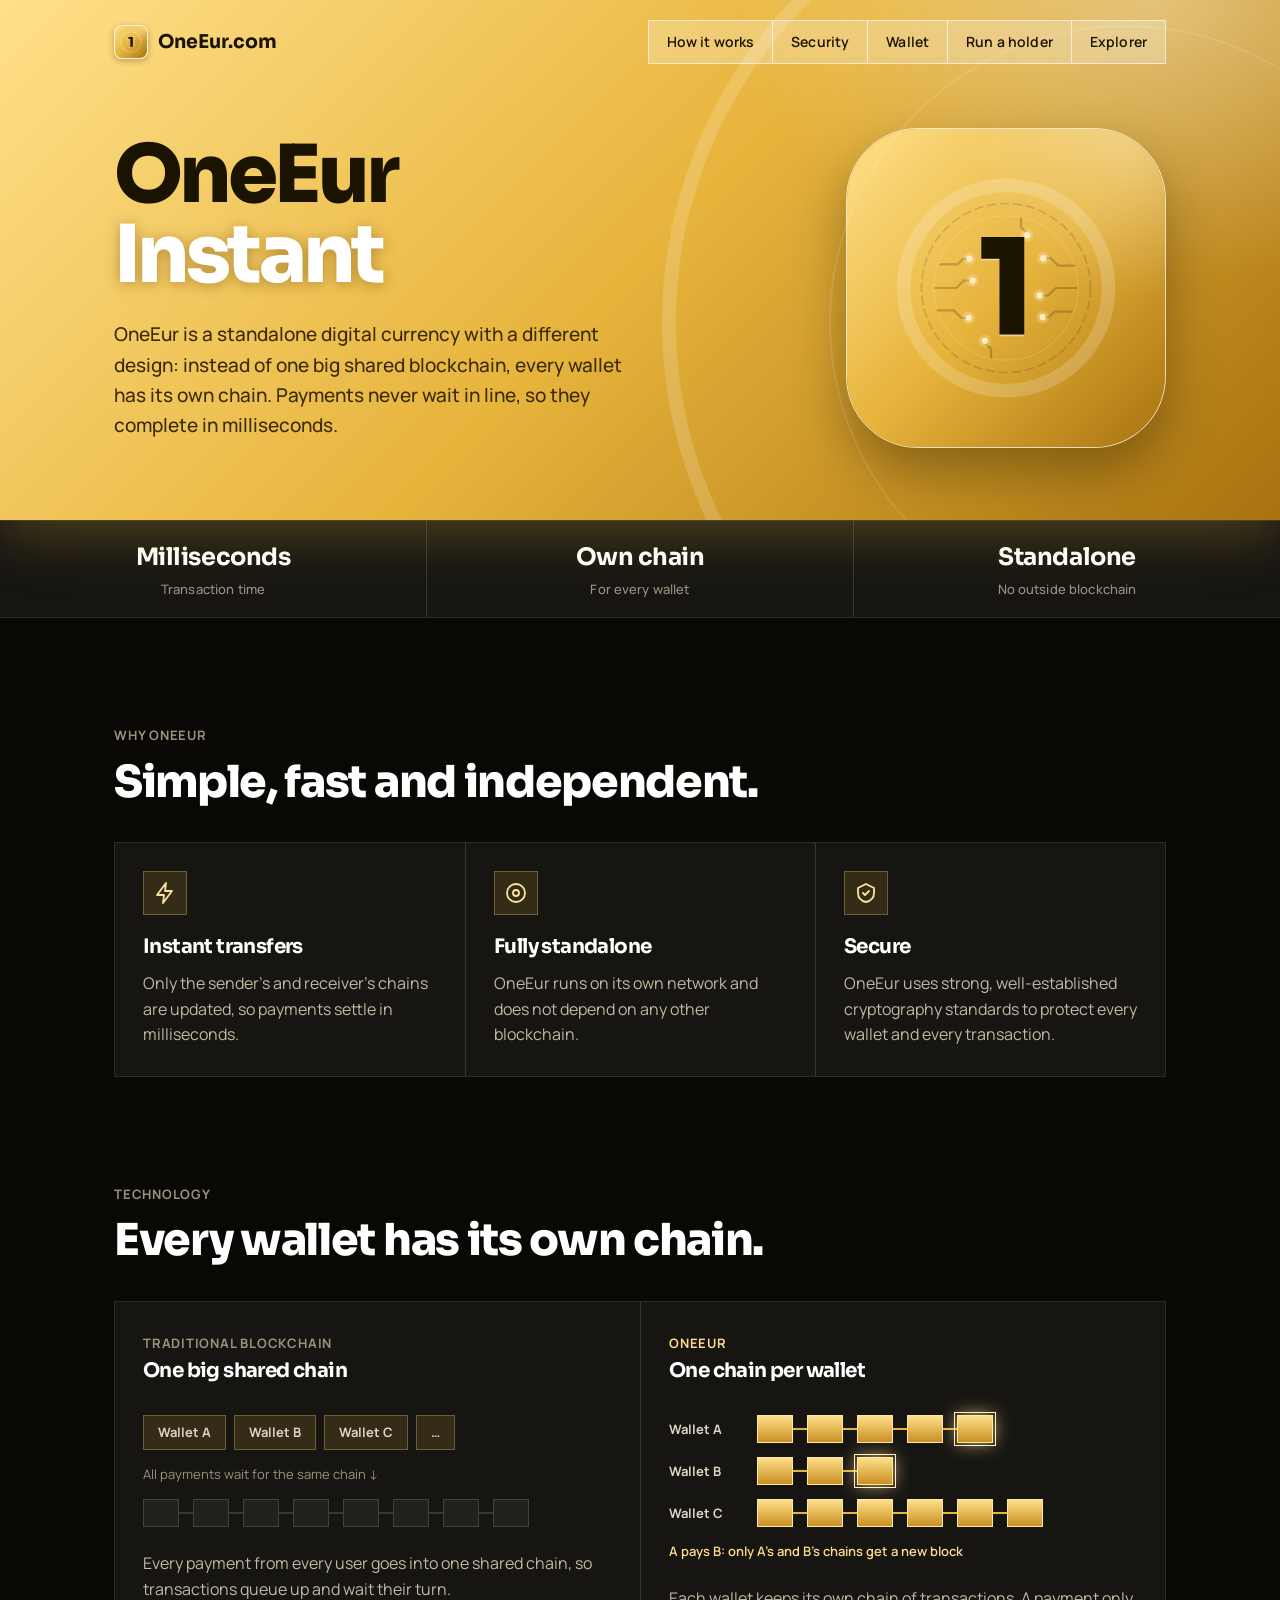
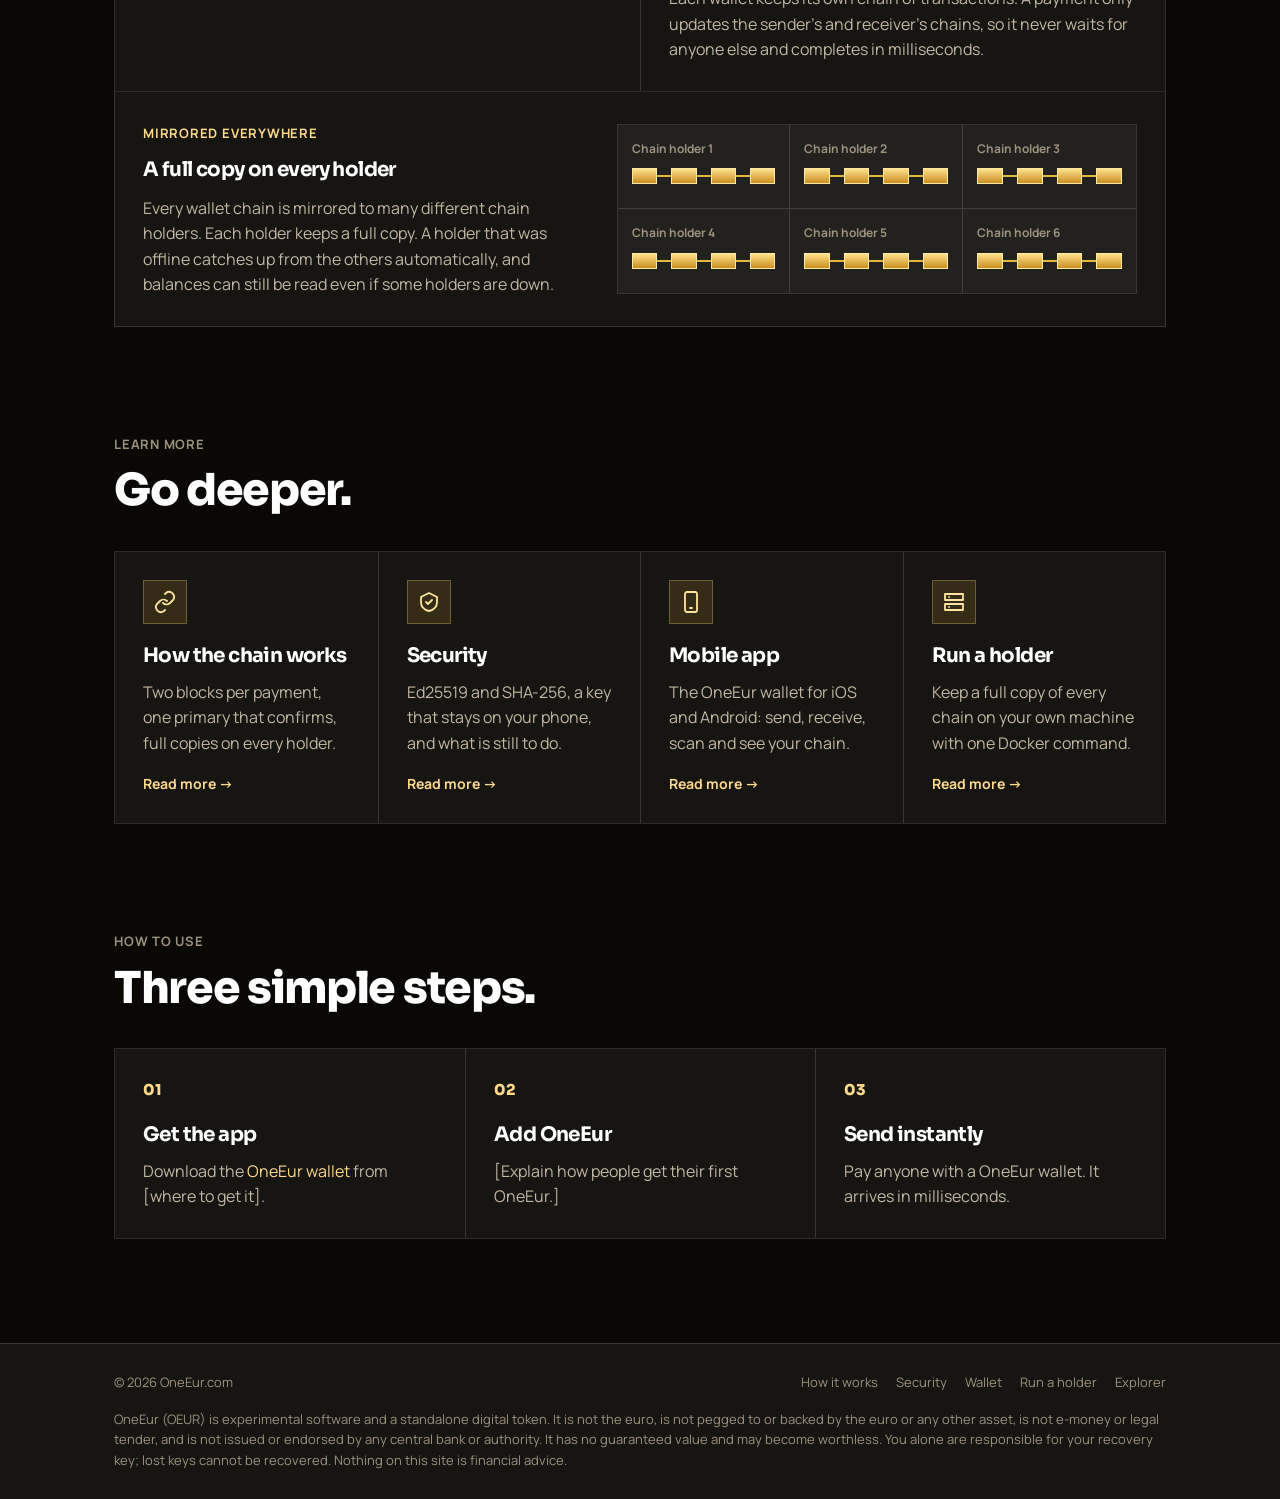
==== commit 296c600c: "Legal" ====
--- a/index.html
+++ b/index.html
@@ -147,7 +147,7 @@
       <a href="holder.html">Run a holder</a>
       <a href="https://gateway.oneeur.com/explorer">Explorer</a>
     </nav>
-    <span>[Short legal or risk notice]</span>
+    <p class="notice">OneEur (OEUR) is experimental software and a standalone digital token. It is not the euro, is not pegged to or backed by the euro or any other asset, is not e-money or legal tender, and is not issued or endorsed by any central bank or authority. It has no guaranteed value and may become worthless. You alone are responsible for your recovery key; lost keys cannot be recovered. Nothing on this site is financial advice.</p>
   </div>
 </footer>
 
--- a/style.css
+++ b/style.css
@@ -196,6 +196,7 @@
 footer nav{display:flex;flex-wrap:wrap;gap:6px 18px}
 footer nav a{color:var(--soft)}
 footer nav a:hover{color:var(--text)}
+footer .notice{flex-basis:100%;margin:0;line-height:1.6}
 
 /* App screenshots in a phone-shaped frame. */
 .phone{border-radius:28px;overflow:hidden;border:1px solid var(--hair);background:#000;box-shadow:0 24px 50px rgba(0,0,0,.5)}
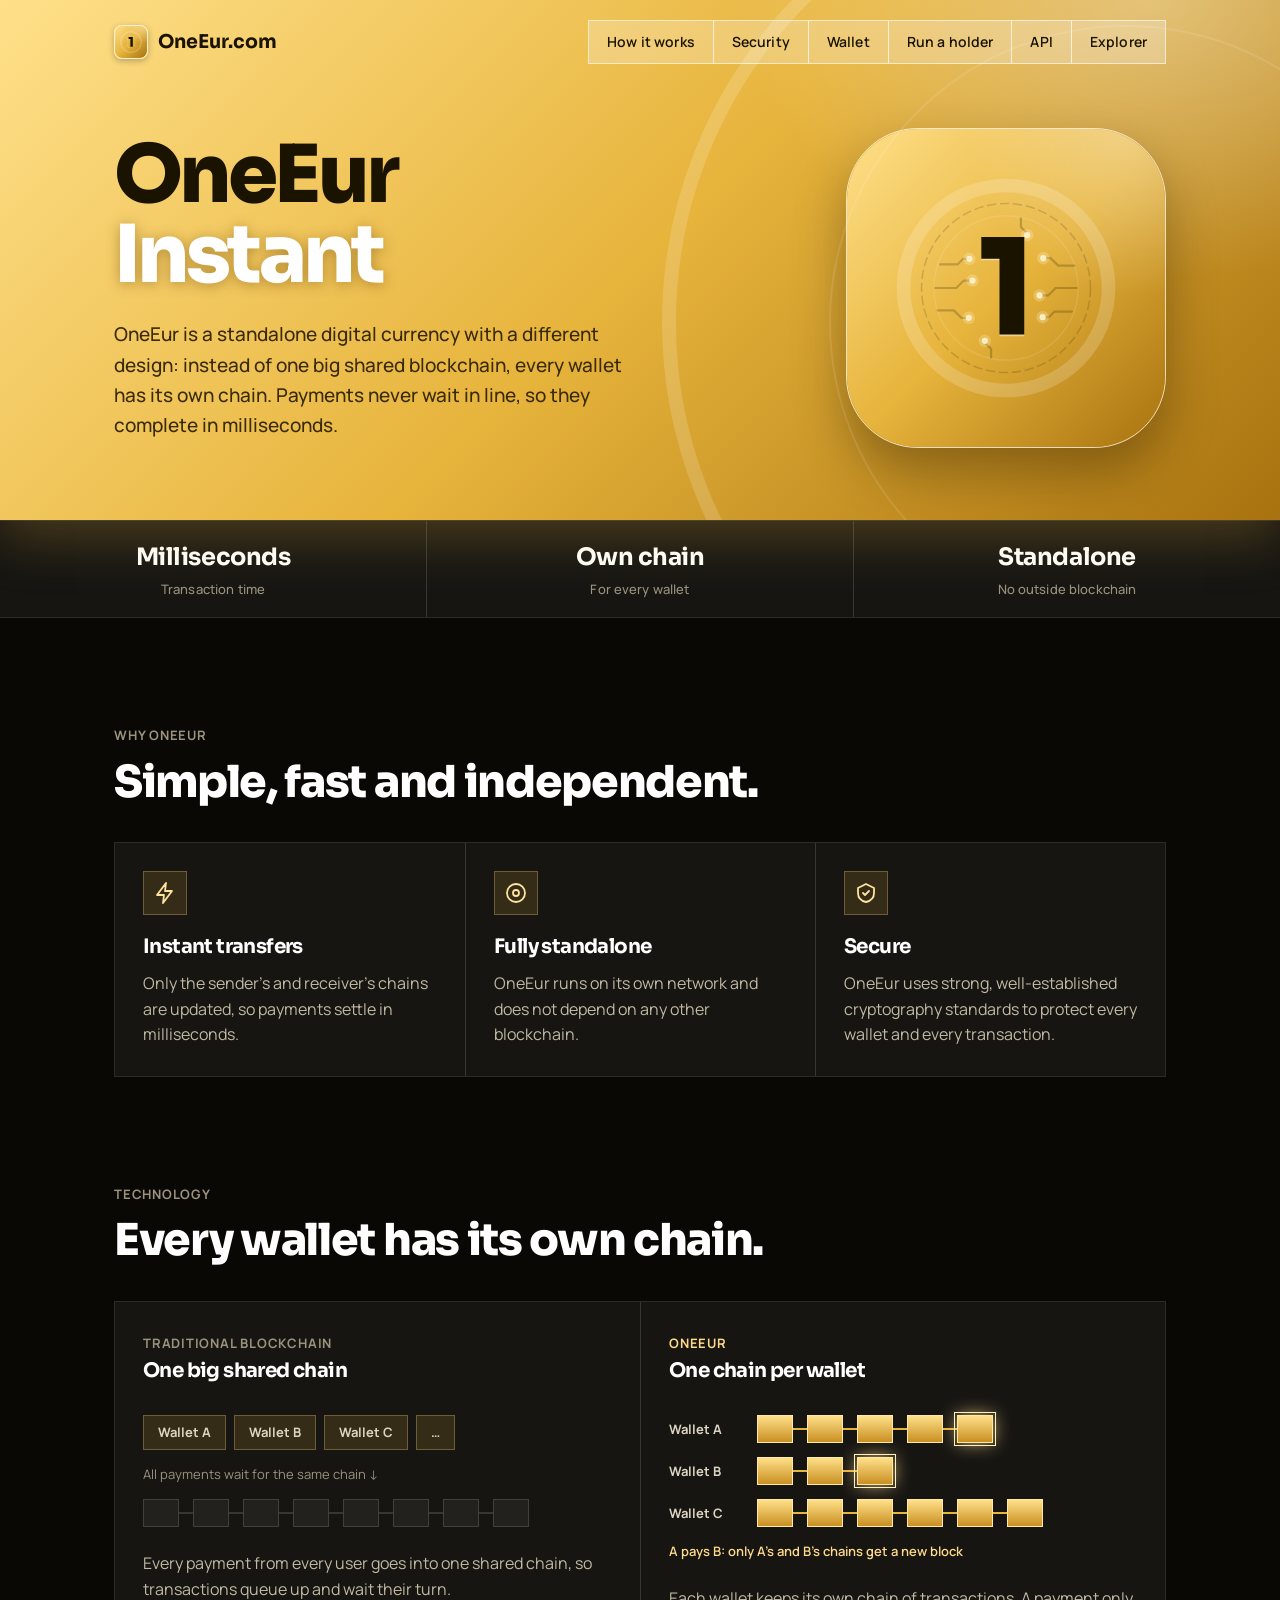
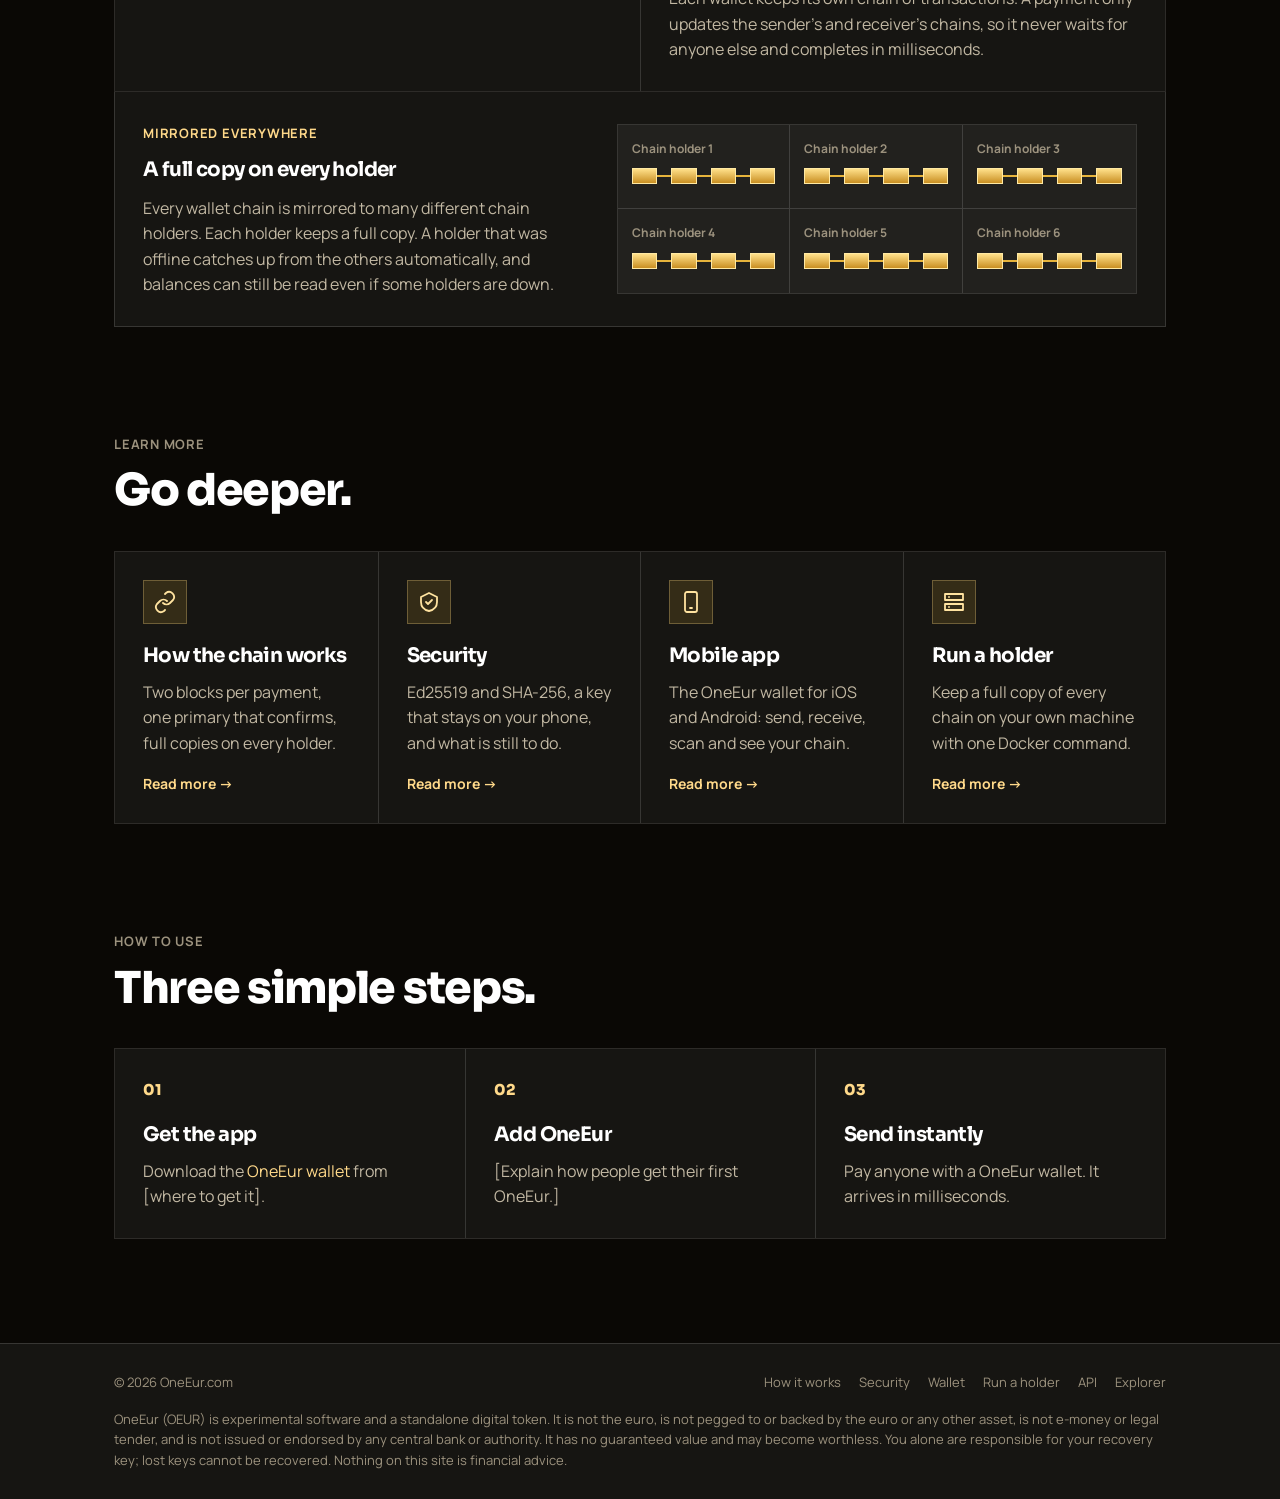
==== commit a65db964: "API" ====
--- a/index.html
+++ b/index.html
@@ -25,6 +25,7 @@
       <a href="security.html">Security</a>
       <a href="app.html">Wallet</a>
       <a href="holder.html">Run a holder</a>
+      <a href="api.html">API</a>
       <a href="https://gateway.oneeur.com/explorer">Explorer</a>
     </nav>
   </div>
@@ -145,6 +146,7 @@
       <a href="security.html">Security</a>
       <a href="app.html">Wallet</a>
       <a href="holder.html">Run a holder</a>
+      <a href="api.html">API</a>
       <a href="https://gateway.oneeur.com/explorer">Explorer</a>
     </nav>
     <p class="notice">OneEur (OEUR) is experimental software and a standalone digital token. It is not the euro, is not pegged to or backed by the euro or any other asset, is not e-money or legal tender, and is not issued or endorsed by any central bank or authority. It has no guaranteed value and may become worthless. You alone are responsible for your recovery key; lost keys cannot be recovered. Nothing on this site is financial advice.</p>
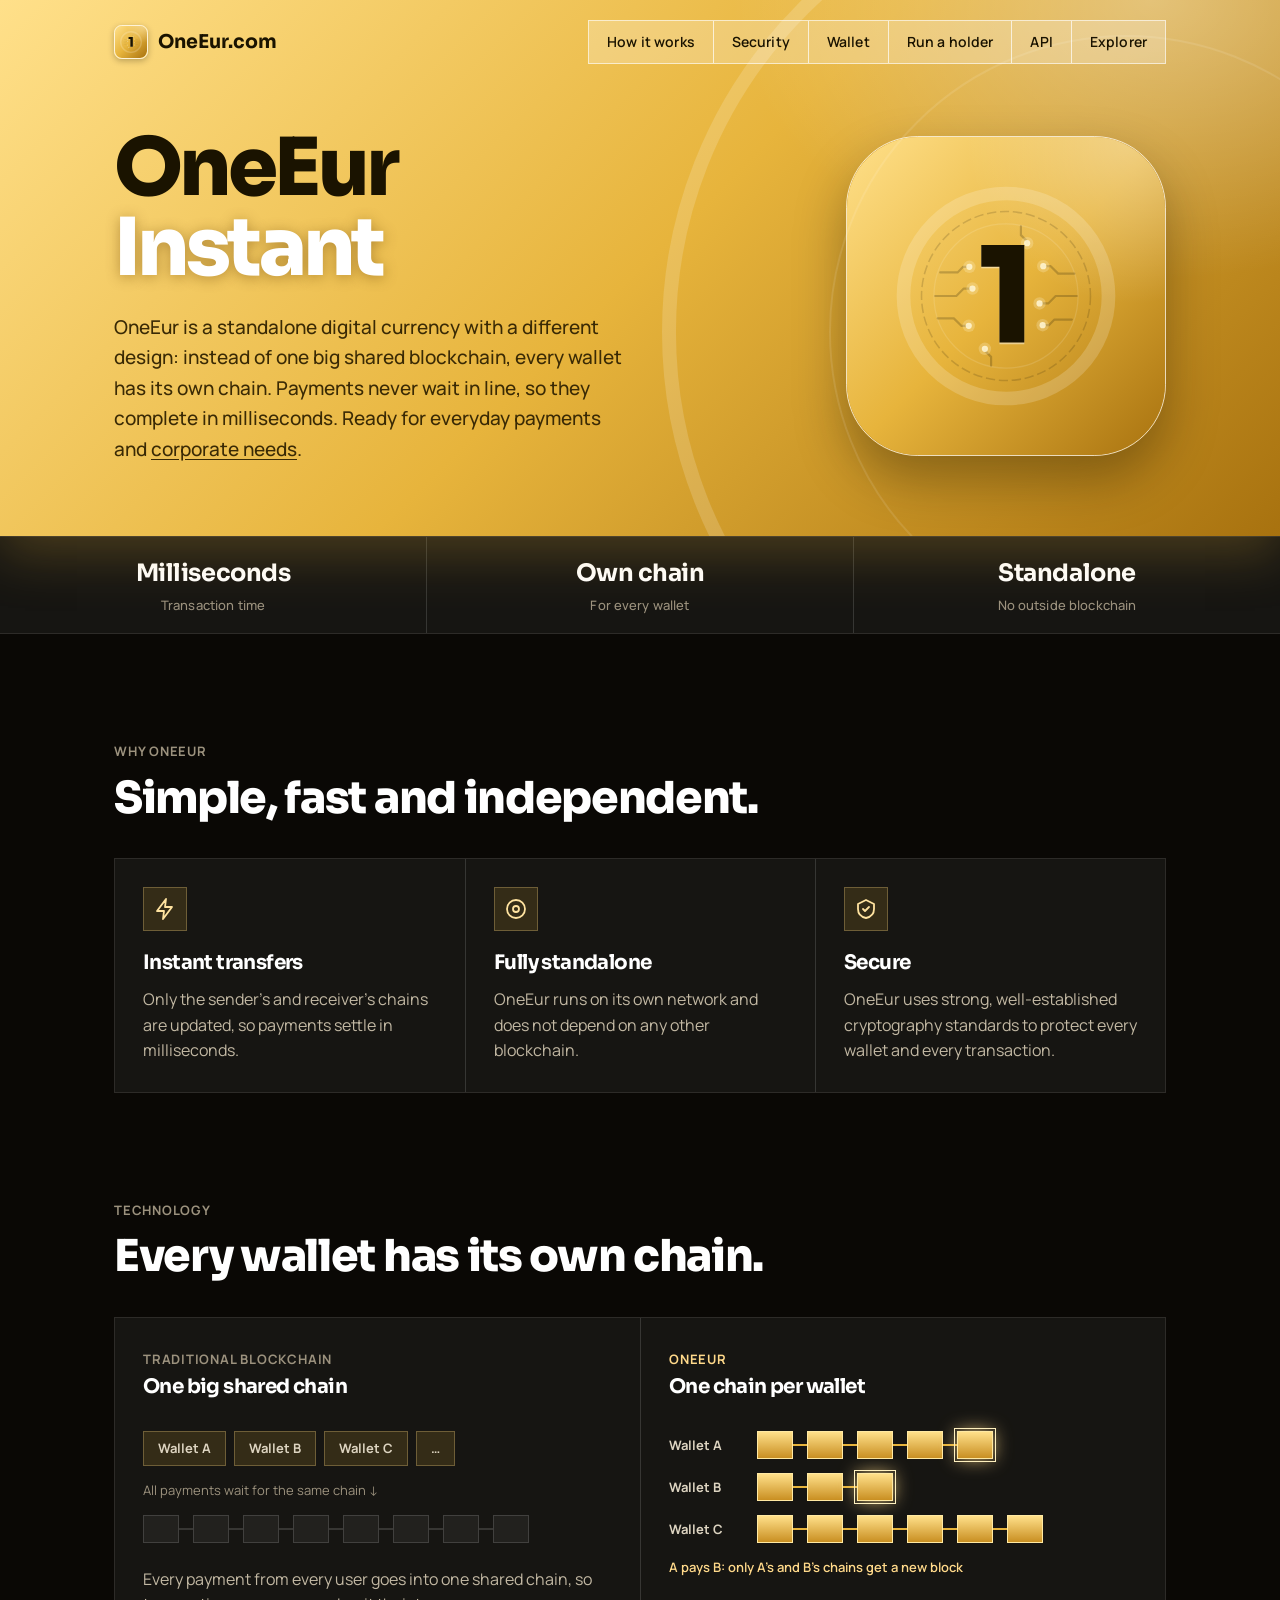
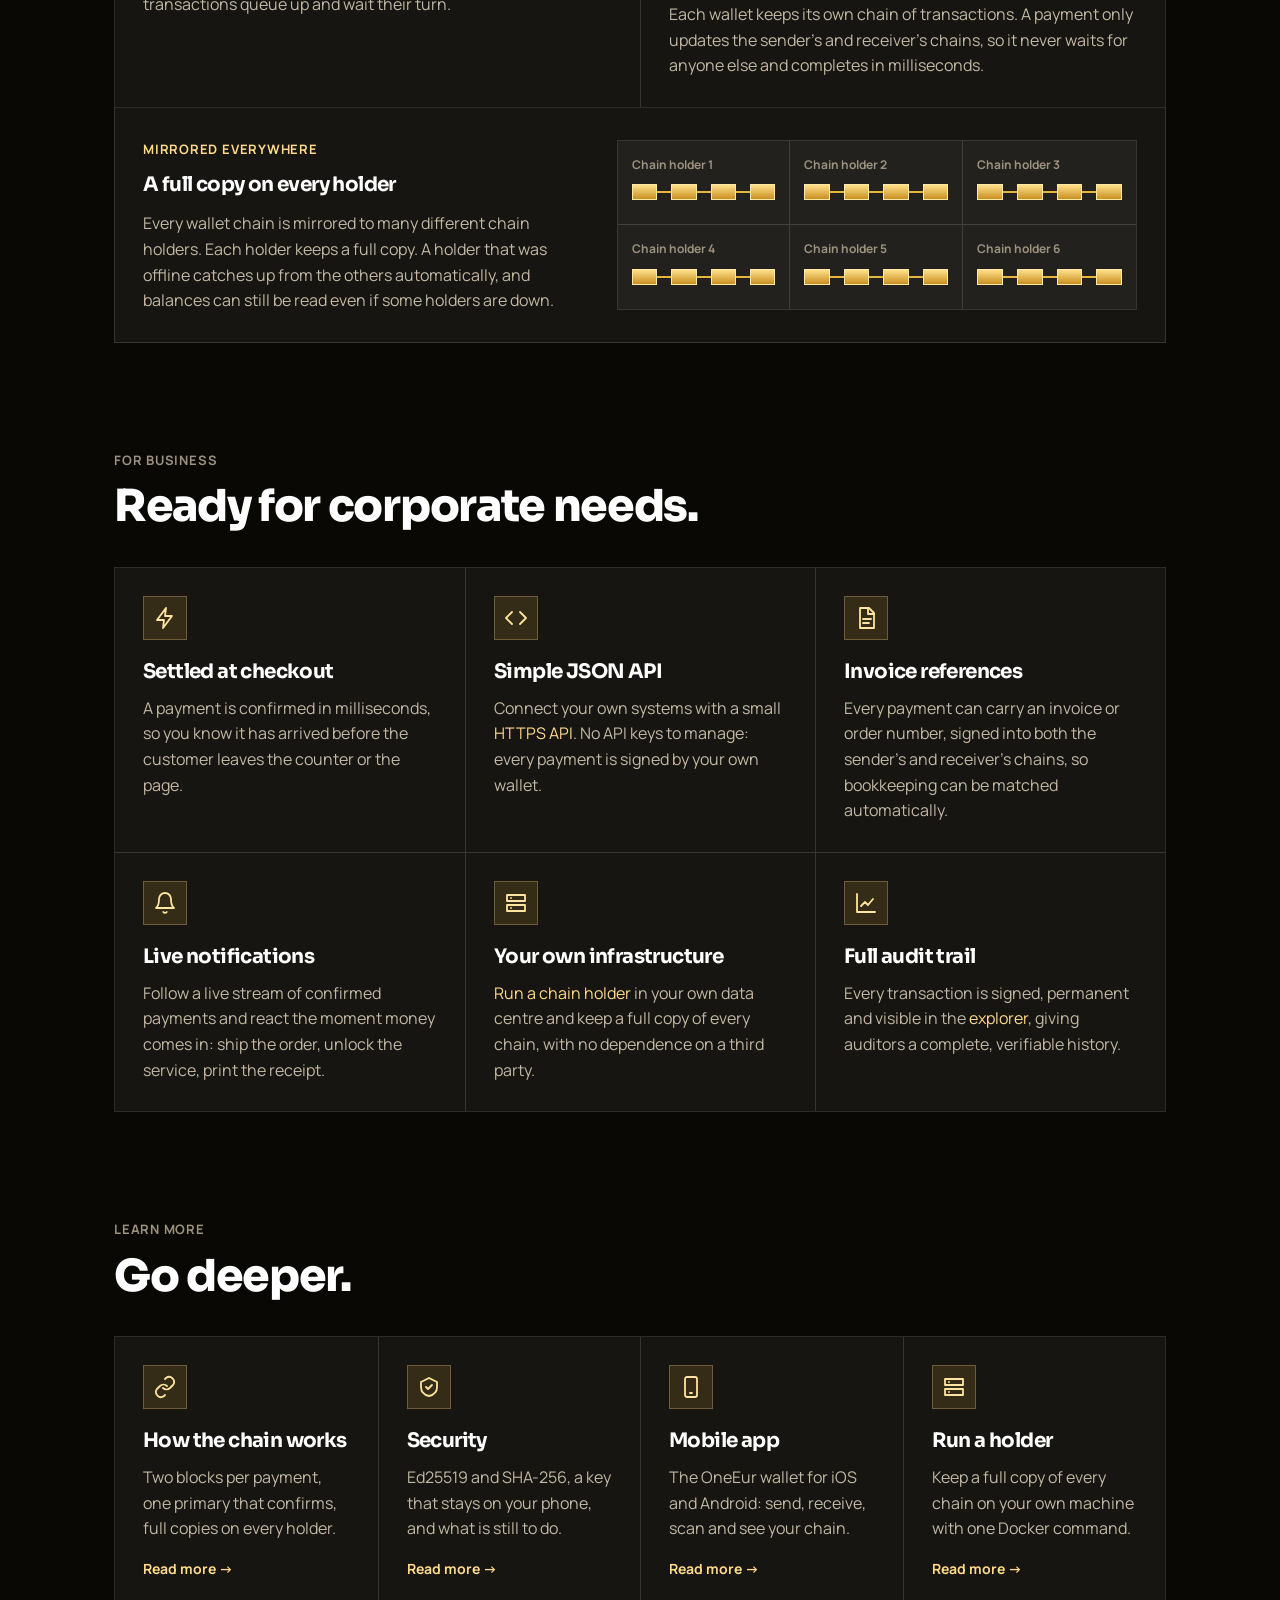
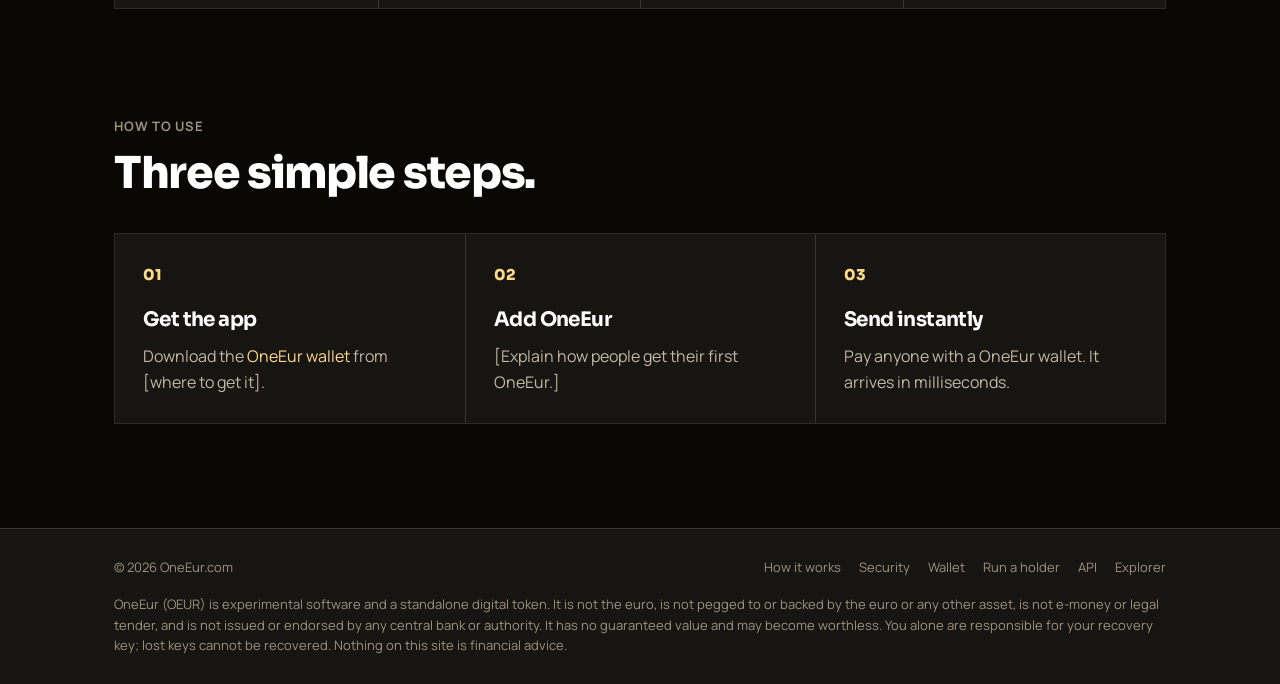
==== commit d5b2263f: "Corporate" ====
--- a/index.html
+++ b/index.html
@@ -9,7 +9,10 @@
 <meta property="og:description" content="Every wallet has its own chain. Transactions in milliseconds.">
 <meta property="og:url" content="https://oneeur.com/">
 <meta name="theme-color" content="#0A0805">
-<link rel="icon" href="data:image/svg+xml,%3Csvg viewBox='0 0 1024 1024' xmlns='http://www.w3.org/2000/svg'%3E%3Cdefs%3E%3CclipPath id='ic'%3E%3Crect width='1024' height='1024' rx='229'/%3E%3C/clipPath%3E%3ClinearGradient id='ig' x1='0' y1='0' x2='1' y2='1'%3E%3Cstop offset='0' stop-color='%23FFE08A'/%3E%3Cstop offset='.5' stop-color='%23E7B43C'/%3E%3Cstop offset='1' stop-color='%23A8720F'/%3E%3C/linearGradient%3E%3CradialGradient id='is' cx='90%25' cy='0%25' r='75%25'%3E%3Cstop offset='0' stop-color='%23fff' stop-opacity='.35'/%3E%3Cstop offset='.7' stop-color='%23fff' stop-opacity='0'/%3E%3C/radialGradient%3E%3C/defs%3E%3Cg clip-path='url%28%23ic%29'%3E%3Crect width='1024' height='1024' fill='url%28%23ig%29'/%3E%3Crect width='1024' height='1024' fill='url%28%23is%29'/%3E%3Ccircle cx='512' cy='512' r='330' fill='none' stroke='%23fff' stroke-opacity='.18' stroke-width='44'/%3E%3Ccircle cx='512' cy='512' r='272' fill='none' stroke='%231A1300' stroke-opacity='.16' stroke-width='5' stroke-dasharray='30 12'/%3E%3Ccircle cx='512' cy='512' r='232' fill='none' stroke='%23fff' stroke-opacity='.12' stroke-width='4'/%3E%3Cg fill='none' stroke='%231A1300' stroke-opacity='.22' stroke-width='7' stroke-linecap='round' stroke-linejoin='round'%3E%3Cpath d='M284 512H352l24-24h28'/%3E%3Cpath d='M292 584H344l24 24h24'/%3E%3Cpath d='M300 436H356l18-18h20'/%3E%3Cpath d='M740 512H672l-24 24h-28'/%3E%3Cpath d='M732 440H680l-24-24h-24'/%3E%3Cpath d='M724 588H668l-18 18h-20'/%3E%3Cpath d='M560 288v28l20 20v6'/%3E%3Cpath d='M464 736v-28l-20-20v-6'/%3E%3C/g%3E%3Cg fill='%23FFF4CF'%3E%3Ccircle cx='404' cy='488' r='20' fill-opacity='.25'/%3E%3Ccircle cx='404' cy='488' r='10' fill-opacity='.9'/%3E%3Ccircle cx='392' cy='608' r='20' fill-opacity='.25'/%3E%3Ccircle cx='392' cy='608' r='10' fill-opacity='.9'/%3E%3Ccircle cx='394' cy='418' r='20' fill-opacity='.25'/%3E%3Ccircle cx='394' cy='418' r='10' fill-opacity='.9'/%3E%3Ccircle cx='620' cy='536' r='20' fill-opacity='.25'/%3E%3Ccircle cx='620' cy='536' r='10' fill-opacity='.9'/%3E%3Ccircle cx='632' cy='416' r='20' fill-opacity='.25'/%3E%3Ccircle cx='632' cy='416' r='10' fill-opacity='.9'/%3E%3Ccircle cx='630' cy='606' r='20' fill-opacity='.25'/%3E%3Ccircle cx='630' cy='606' r='10' fill-opacity='.9'/%3E%3Ccircle cx='580' cy='342' r='20' fill-opacity='.25'/%3E%3Ccircle cx='580' cy='342' r='10' fill-opacity='.9'/%3E%3Ccircle cx='444' cy='682' r='20' fill-opacity='.25'/%3E%3Ccircle cx='444' cy='682' r='10' fill-opacity='.9'/%3E%3C/g%3E%3Cpath d='M490.93 662V403.14l18.92 14.62h-77.4V348.1h138.46V662z' fill='%23fff' fill-opacity='.45' transform='translate%280 5%29'/%3E%3Cpath d='M490.93 662V403.14l18.92 14.62h-77.4V348.1h138.46V662z' fill='%231A1300'/%3E%3C/g%3E%3C/svg%3E">
+<link rel="icon" href="favicon.ico" sizes="32x32">
+<link rel="icon" href="favicon.svg" type="image/svg+xml">
+<link rel="apple-touch-icon" href="apple-touch-icon.png">
+<link rel="manifest" href="site.webmanifest">
 <link rel="preconnect" href="https://fonts.googleapis.com">
 <link rel="preconnect" href="https://fonts.gstatic.com" crossorigin>
 <link href="https://fonts.googleapis.com/css2?family=Sora:wght@600;700;800&family=Manrope:wght@400;500;700&display=swap" rel="stylesheet">
@@ -37,7 +40,7 @@
     <div class="wrap">
       <div>
         <h1>OneEur<br><span>Instant</span></h1>
-        <p>OneEur is a standalone digital currency with a different design: instead of one big shared blockchain, every wallet has its own chain. Payments never wait in line, so they complete in milliseconds.</p>
+        <p>OneEur is a standalone digital currency with a different design: instead of one big shared blockchain, every wallet has its own chain. Payments never wait in line, so they complete in milliseconds. Ready for everyday payments and <a href="#business">corporate needs</a>.</p>
       </div>
       <div class="coin" aria-hidden="true"><svg viewBox="0 0 1024 1024" xmlns="http://www.w3.org/2000/svg"><defs><clipPath id="hc"><rect width="1024" height="1024" rx="229"/></clipPath><linearGradient id="hg" x1="0" y1="0" x2="1" y2="1"><stop offset="0" stop-color="#FFE08A"/><stop offset=".5" stop-color="#E7B43C"/><stop offset="1" stop-color="#A8720F"/></linearGradient><radialGradient id="hs" cx="90%" cy="0%" r="75%"><stop offset="0" stop-color="#fff" stop-opacity=".35"/><stop offset=".7" stop-color="#fff" stop-opacity="0"/></radialGradient></defs><g clip-path="url(#hc)"><rect width="1024" height="1024" fill="url(#hg)"/><rect width="1024" height="1024" fill="url(#hs)"/><circle cx="512" cy="512" r="330" fill="none" stroke="#fff" stroke-opacity=".18" stroke-width="44"/><circle class="spin" cx="512" cy="512" r="272" fill="none" stroke="#1A1300" stroke-opacity=".16" stroke-width="5" stroke-dasharray="30 12"/><circle cx="512" cy="512" r="232" fill="none" stroke="#fff" stroke-opacity=".12" stroke-width="4"/><g fill="none" stroke="#1A1300" stroke-opacity=".22" stroke-width="7" stroke-linecap="round" stroke-linejoin="round"><path d="M284 512H352l24-24h28"/><path d="M292 584H344l24 24h24"/><path d="M300 436H356l18-18h20"/><path d="M740 512H672l-24 24h-28"/><path d="M732 440H680l-24-24h-24"/><path d="M724 588H668l-18 18h-20"/><path d="M560 288v28l20 20v6"/><path d="M464 736v-28l-20-20v-6"/></g><g fill="#FFF4CF" class="pulse"><circle cx="404" cy="488" r="20" fill-opacity=".25"/><circle cx="404" cy="488" r="10" fill-opacity=".9"/><circle cx="392" cy="608" r="20" fill-opacity=".25"/><circle cx="392" cy="608" r="10" fill-opacity=".9"/><circle cx="394" cy="418" r="20" fill-opacity=".25"/><circle cx="394" cy="418" r="10" fill-opacity=".9"/><circle cx="620" cy="536" r="20" fill-opacity=".25"/><circle cx="620" cy="536" r="10" fill-opacity=".9"/><circle cx="632" cy="416" r="20" fill-opacity=".25"/><circle cx="632" cy="416" r="10" fill-opacity=".9"/><circle cx="630" cy="606" r="20" fill-opacity=".25"/><circle cx="630" cy="606" r="10" fill-opacity=".9"/><circle cx="580" cy="342" r="20" fill-opacity=".25"/><circle cx="580" cy="342" r="10" fill-opacity=".9"/><circle cx="444" cy="682" r="20" fill-opacity=".25"/><circle cx="444" cy="682" r="10" fill-opacity=".9"/></g><path d="M490.93 662V403.14l18.92 14.62h-77.4V348.1h138.46V662z" fill="#fff" fill-opacity=".45" transform="translate(0 5)"/><path d="M490.93 662V403.14l18.92 14.62h-77.4V348.1h138.46V662z" fill="#1A1300"/></g></svg></div>
     </div>
@@ -112,6 +115,45 @@
     </div>
   </section>
 
+  <section class="block" id="business">
+    <div class="wrap">
+      <span class="eyebrow">For business</span>
+      <h2>Ready for corporate needs.</h2>
+      <div class="grid six">
+        <article class="card">
+          <div class="icon"><svg width="24" height="24" viewBox="0 0 24 24" fill="none" stroke="currentColor" stroke-width="1.8" stroke-linecap="round" stroke-linejoin="round" aria-hidden="true"><path d="M13 2L4 14h7l-1 8 9-12h-7z"/></svg></div>
+          <h3>Settled at checkout</h3>
+          <p>A payment is confirmed in milliseconds, so you know it has arrived before the customer leaves the counter or the page.</p>
+        </article>
+        <article class="card">
+          <div class="icon"><svg width="24" height="24" viewBox="0 0 24 24" fill="none" stroke="currentColor" stroke-width="1.8" stroke-linecap="round" stroke-linejoin="round" aria-hidden="true"><path d="M8 6l-6 6 6 6"/><path d="M16 6l6 6-6 6"/></svg></div>
+          <h3>Simple JSON API</h3>
+          <p>Connect your own systems with a small <a href="api.html">HTTPS API</a>. No API keys to manage: every payment is signed by your own wallet.</p>
+        </article>
+        <article class="card">
+          <div class="icon"><svg width="24" height="24" viewBox="0 0 24 24" fill="none" stroke="currentColor" stroke-width="1.8" stroke-linecap="round" stroke-linejoin="round" aria-hidden="true"><path d="M6 2h9l5 5v15H6z"/><path d="M14 2v6h6"/><path d="M9 13h8M9 17h6"/></svg></div>
+          <h3>Invoice references</h3>
+          <p>Every payment can carry an invoice or order number, signed into both the sender&rsquo;s and receiver&rsquo;s chains, so bookkeeping can be matched automatically.</p>
+        </article>
+        <article class="card">
+          <div class="icon"><svg width="24" height="24" viewBox="0 0 24 24" fill="none" stroke="currentColor" stroke-width="1.8" stroke-linecap="round" stroke-linejoin="round" aria-hidden="true"><path d="M18 8a6 6 0 00-12 0c0 7-3 9-3 9h18s-3-2-3-9"/><path d="M13.7 21a2 2 0 01-3.4 0"/></svg></div>
+          <h3>Live notifications</h3>
+          <p>Follow a live stream of confirmed payments and react the moment money comes in: ship the order, unlock the service, print the receipt.</p>
+        </article>
+        <article class="card">
+          <div class="icon"><svg width="24" height="24" viewBox="0 0 24 24" fill="none" stroke="currentColor" stroke-width="1.8" stroke-linecap="round" stroke-linejoin="round" aria-hidden="true"><rect x="3" y="4" width="18" height="6"/><rect x="3" y="14" width="18" height="6"/><path d="M7 7h.01M7 17h.01"/></svg></div>
+          <h3>Your own infrastructure</h3>
+          <p><a href="holder.html">Run a chain holder</a> in your own data centre and keep a full copy of every chain, with no dependence on a third party.</p>
+        </article>
+        <article class="card">
+          <div class="icon"><svg width="24" height="24" viewBox="0 0 24 24" fill="none" stroke="currentColor" stroke-width="1.8" stroke-linecap="round" stroke-linejoin="round" aria-hidden="true"><path d="M3 3v18h18"/><path d="M7 15l4-4 3 3 5-6"/></svg></div>
+          <h3>Full audit trail</h3>
+          <p>Every transaction is signed, permanent and visible in the <a href="https://gateway.oneeur.com/explorer">explorer</a>, giving auditors a complete, verifiable history.</p>
+        </article>
+      </div>
+    </div>
+  </section>
+
   <section class="block">
     <div class="wrap">
       <span class="eyebrow">Learn more</span>
--- a/style.css
+++ b/style.css
@@ -31,6 +31,7 @@
 .goldtop::after{width:min(72vh,590px);aspect-ratio:1;border:2px solid rgba(255,255,255,.1)}
 .goldtop > *{position:relative}
 .goldtop a:focus-visible,header a:focus-visible{outline-color:var(--on-gold)}
+.hero p a,.hero p a:hover{color:inherit;text-decoration:underline;text-underline-offset:3px}
 
 .mark{width:34px;height:34px;flex:none;display:block;border-radius:22.4%;overflow:hidden;border:1px solid rgba(255,255,255,.7);box-shadow:0 2px 6px rgba(26,19,0,.28)}
 .mark svg{display:block;width:100%;height:100%}
@@ -150,6 +151,8 @@
 .grid.two{grid-template-columns:repeat(2,minmax(0,1fr))}
 .grid.two > .card:nth-child(n+3){border-top:1px solid var(--hair)}
 .grid.two > .card:nth-child(odd){border-left:0}
+.grid.six > .card:nth-child(n+4){border-top:1px solid var(--hair)}
+.grid.six > .card:nth-child(3n+1){border-left:0}
 .pq{display:grid;grid-template-columns:.8fr 1.2fr;gap:40px;border-top:0}
 .pq h3{font-size:20px;margin:8px 0 10px}
 .pq p{color:var(--muted)}
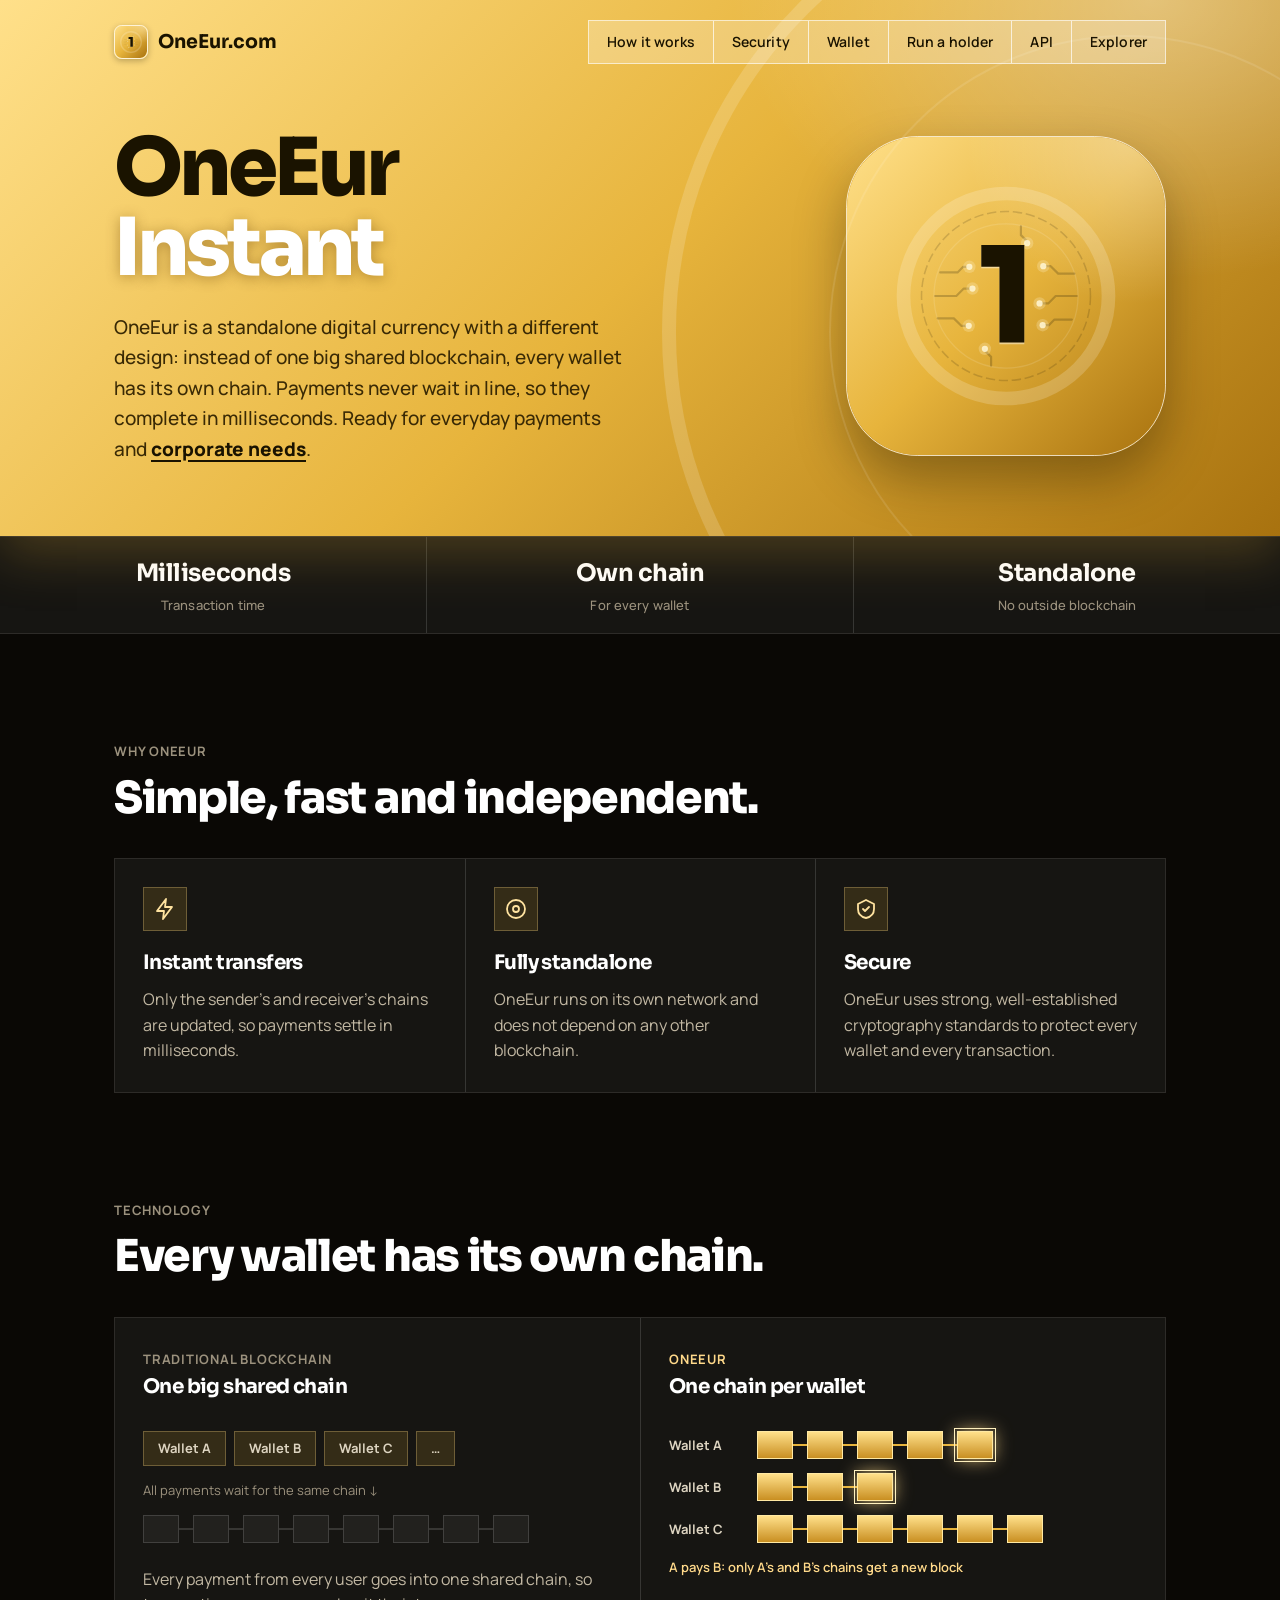
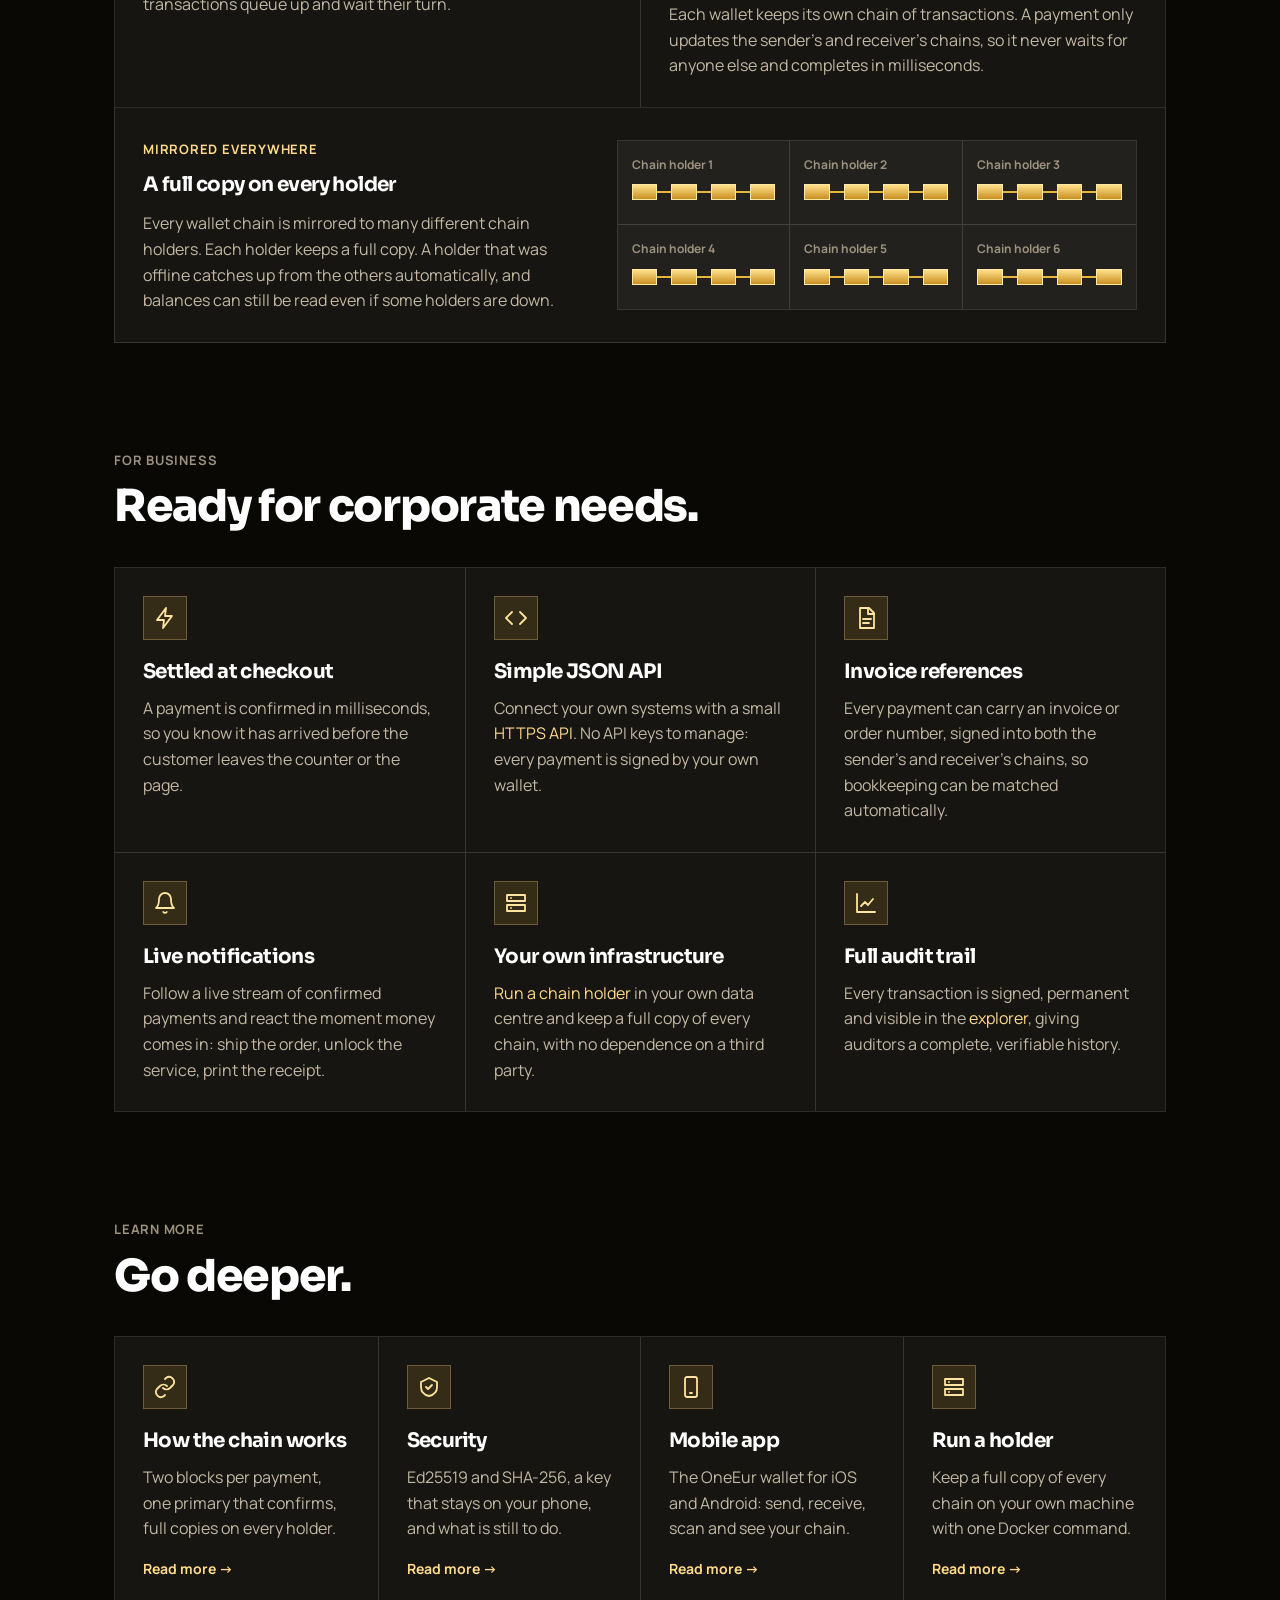
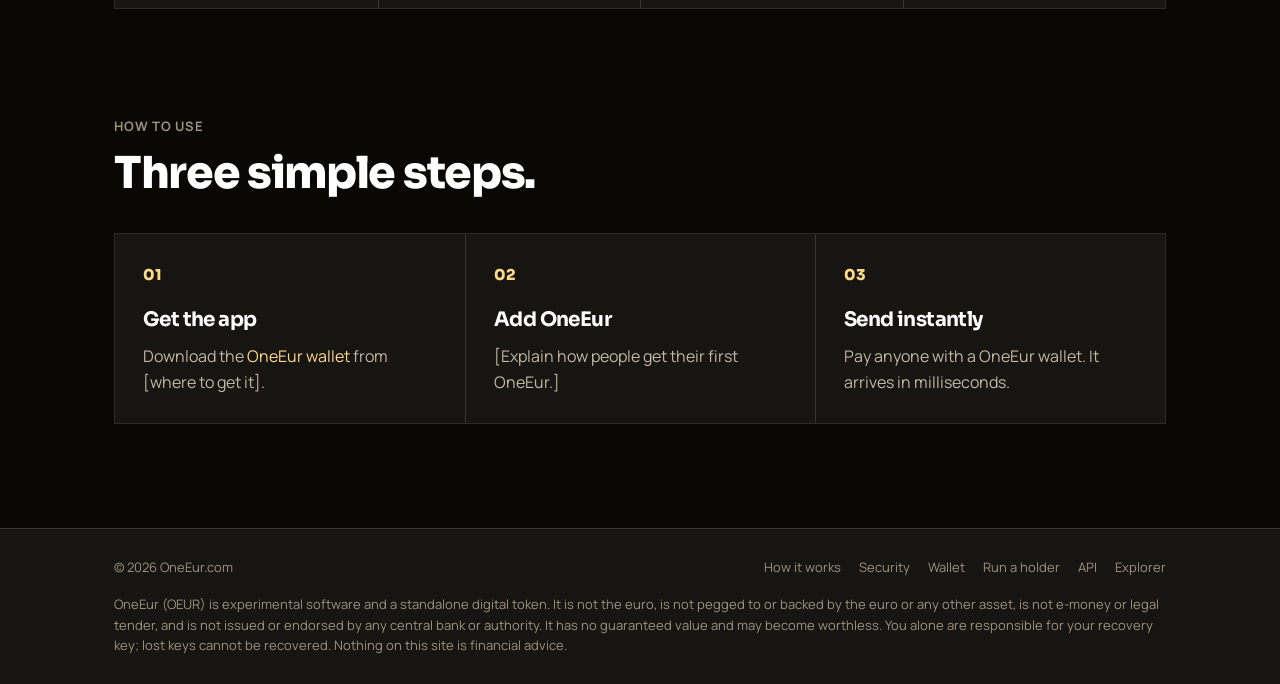
==== commit f7e6fbcc: "Cosmetic" ====
--- a/index.html
+++ b/index.html
@@ -16,7 +16,7 @@
 <link rel="preconnect" href="https://fonts.googleapis.com">
 <link rel="preconnect" href="https://fonts.gstatic.com" crossorigin>
 <link href="https://fonts.googleapis.com/css2?family=Sora:wght@600;700;800&family=Manrope:wght@400;500;700&display=swap" rel="stylesheet">
-<link rel="stylesheet" href="style.css">
+<link rel="stylesheet" href="style.css?v=2">
 </head>
 <body>
 
--- a/style.css
+++ b/style.css
@@ -31,7 +31,7 @@
 .goldtop::after{width:min(72vh,590px);aspect-ratio:1;border:2px solid rgba(255,255,255,.1)}
 .goldtop > *{position:relative}
 .goldtop a:focus-visible,header a:focus-visible{outline-color:var(--on-gold)}
-.hero p a,.hero p a:hover{color:inherit;text-decoration:underline;text-underline-offset:3px}
+.hero p a,.hero p a:hover{color:var(--on-gold);font-weight:800;text-decoration:underline;text-decoration-thickness:2px;text-underline-offset:4px}
 
 .mark{width:34px;height:34px;flex:none;display:block;border-radius:22.4%;overflow:hidden;border:1px solid rgba(255,255,255,.7);box-shadow:0 2px 6px rgba(26,19,0,.28)}
 .mark svg{display:block;width:100%;height:100%}
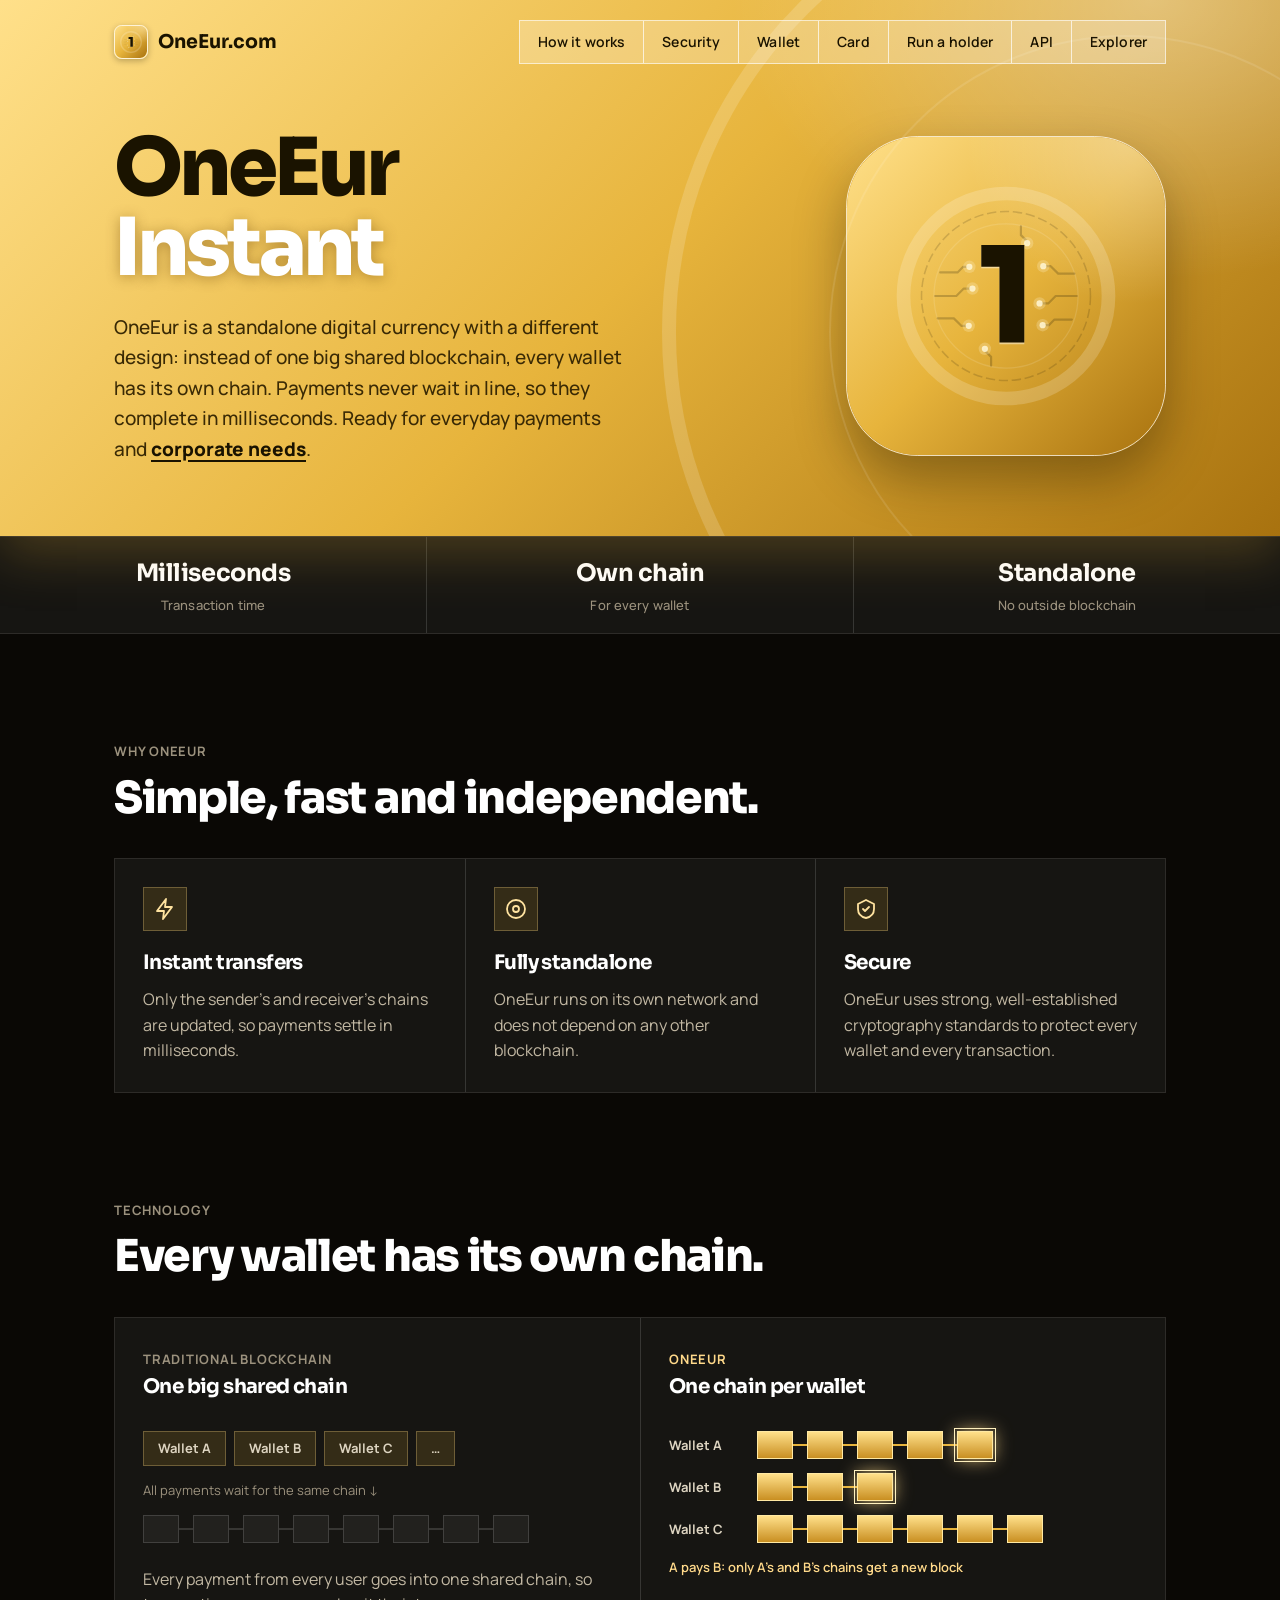
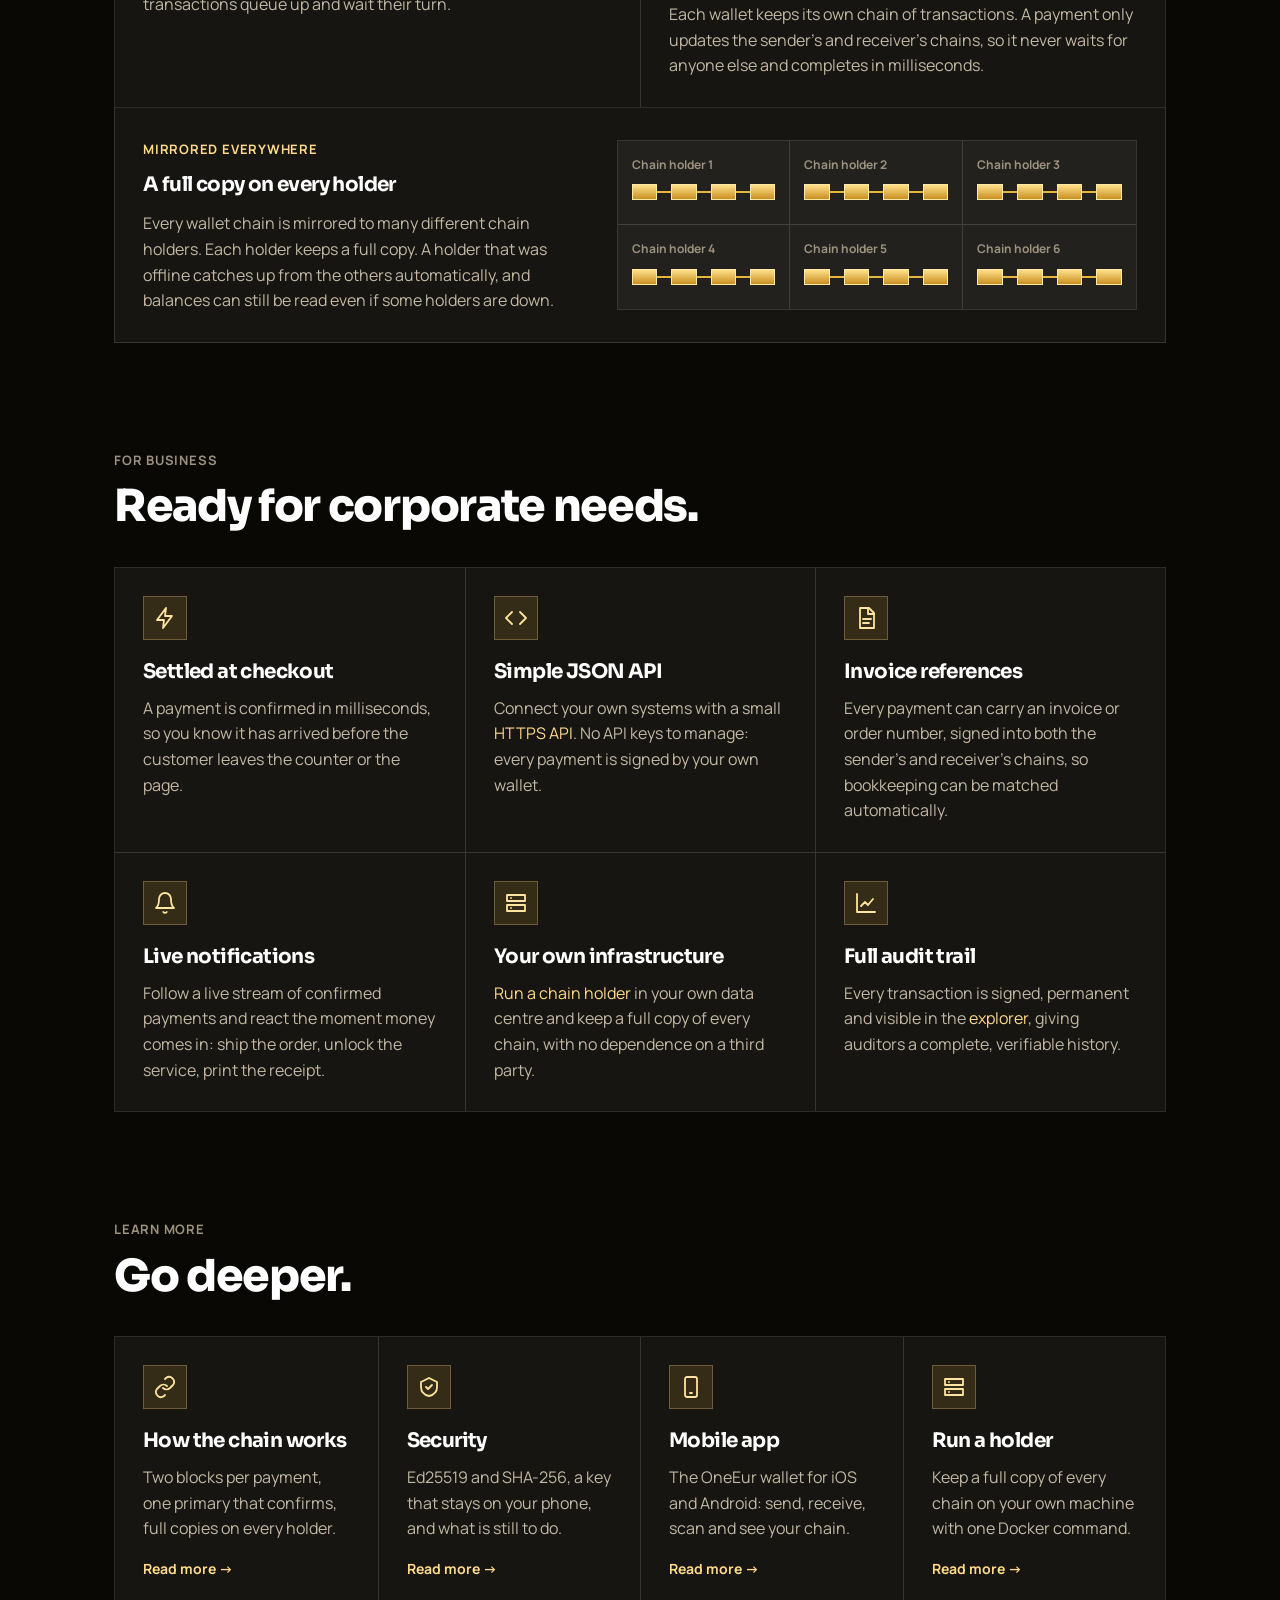
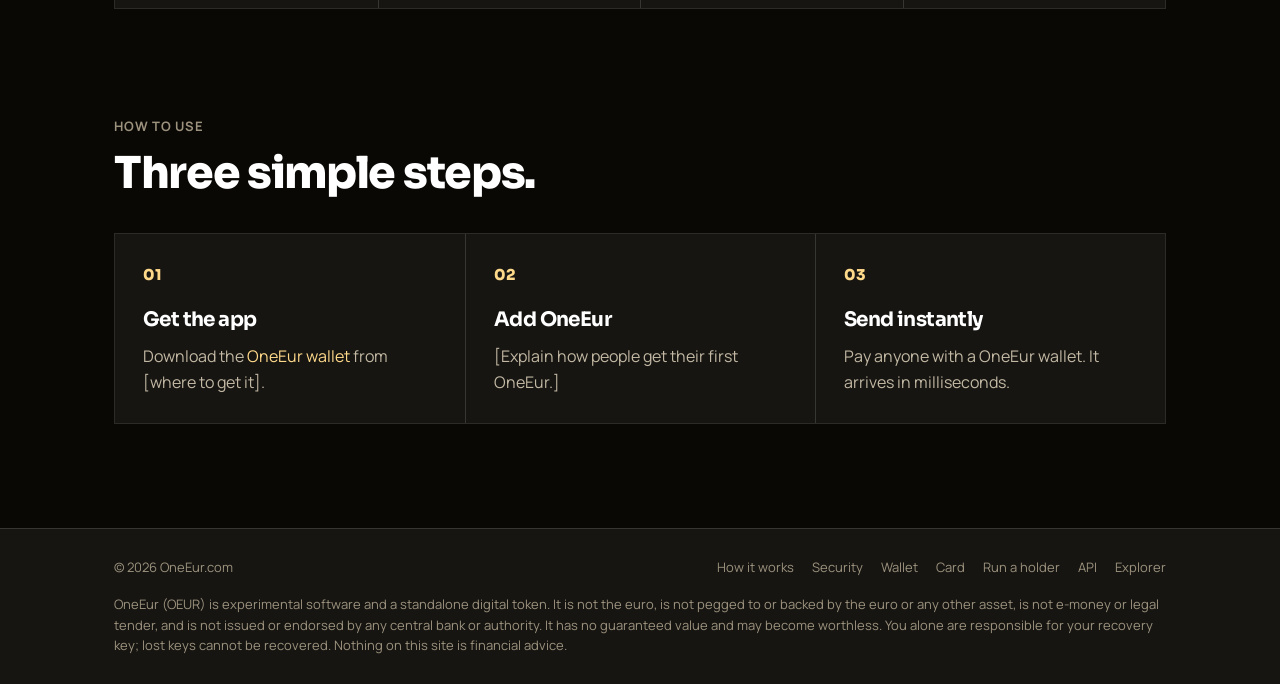
==== commit ef72d2ac: "Card" ====
--- a/index.html
+++ b/index.html
@@ -27,6 +27,7 @@
       <a href="chain.html">How it works</a>
       <a href="security.html">Security</a>
       <a href="app.html">Wallet</a>
+      <a href="card.html">Card</a>
       <a href="holder.html">Run a holder</a>
       <a href="api.html">API</a>
       <a href="https://gateway.oneeur.com/explorer">Explorer</a>
@@ -187,6 +188,7 @@
       <a href="chain.html">How it works</a>
       <a href="security.html">Security</a>
       <a href="app.html">Wallet</a>
+      <a href="card.html">Card</a>
       <a href="holder.html">Run a holder</a>
       <a href="api.html">API</a>
       <a href="https://gateway.oneeur.com/explorer">Explorer</a>
--- a/style.css
+++ b/style.css
@@ -249,3 +249,11 @@
   .card{padding:24px}
   .contact{padding:32px 24px}
 }
+
+/* OneEur card page: the card picture beside its notes. */
+.withcard{display:grid;grid-template-columns:minmax(0,1fr) minmax(0,1fr);gap:40px;align-items:center}
+.paycard svg{display:block;width:100%;height:auto;border-radius:3.7%/5.9%;box-shadow:0 24px 50px rgba(0,0,0,.5),0 0 60px rgba(231,180,60,.18);transform:rotate(-4deg)}
+@media (max-width:860px){
+  .withcard{grid-template-columns:1fr;gap:32px}
+  .paycard{max-width:420px;margin:0 auto;padding:8px}
+}
